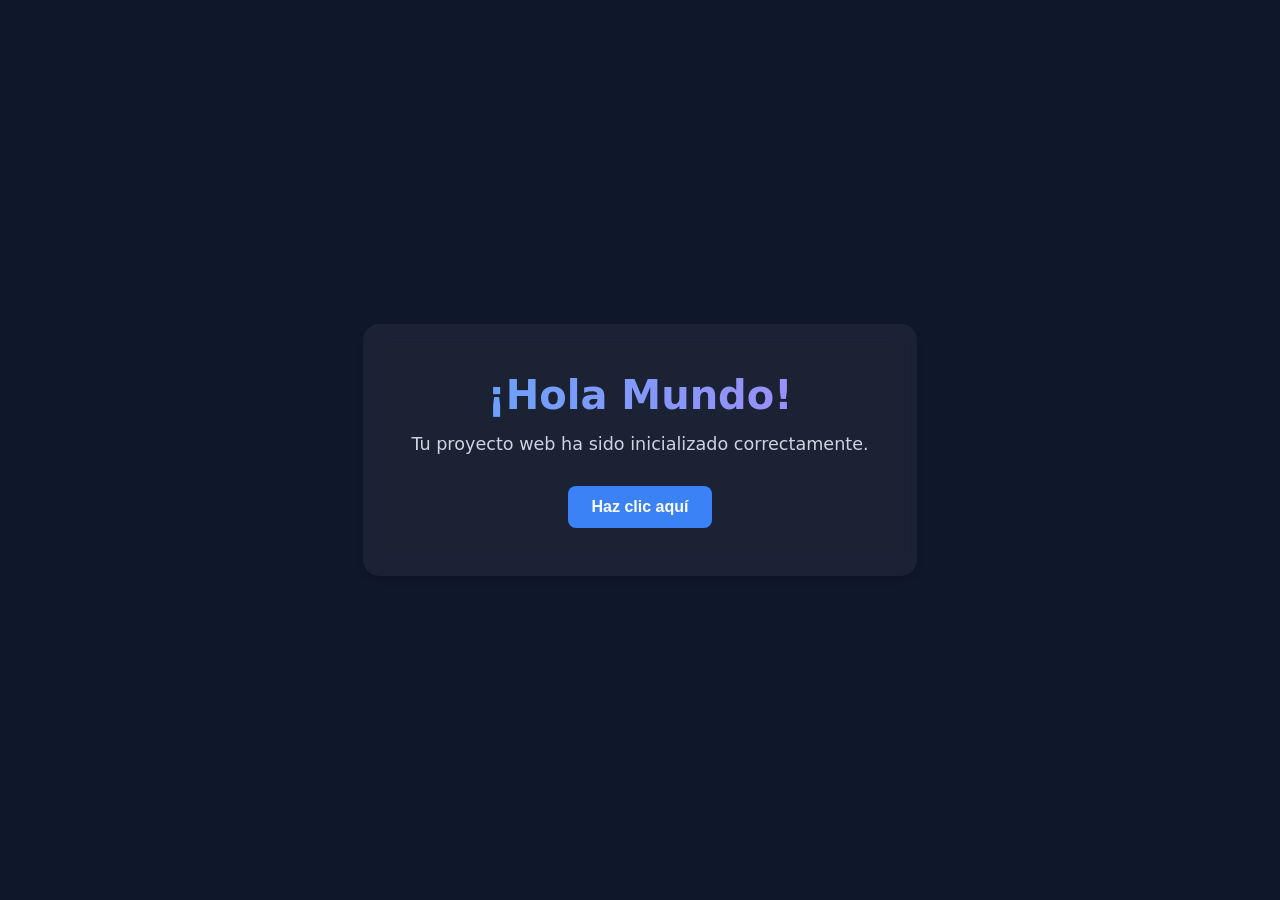
==== index.html @ f49ee185 "Initial commit" ====
<!DOCTYPE html>
<html lang="es">
<head>
    <meta charset="UTF-8">
    <meta name="viewport" content="width=device-width, initial-scale=1.0">
    <title>Nuevo Proyecto Web</title>
    <meta name="description" content="Un nuevo y fantástico proyecto web.">
    <link rel="stylesheet" href="style.css">
</head>
<body>
    <main class="container">
        <h1>¡Hola Mundo!</h1>
        <p>Tu proyecto web ha sido inicializado correctamente.</p>
        <button id="action-btn">Haz clic aquí</button>
    </main>
    <script src="script.js"></script>
</body>
</html>
---- style.css ----
:root {
    --bg-color: #0f172a;
    --text-color: #f8fafc;
    --accent-color: #3b82f6;
    --accent-hover: #2563eb;
}

* {
    box-sizing: border-box;
    margin: 0;
    padding: 0;
}

body {
    font-family: 'Inter', system-ui, -apple-system, sans-serif;
    background-color: var(--bg-color);
    color: var(--text-color);
    display: flex;
    justify-content: center;
    align-items: center;
    min-height: 100vh;
}

.container {
    text-align: center;
    background: rgba(255, 255, 255, 0.05);
    padding: 3rem;
    border-radius: 1rem;
    backdrop-filter: blur(10px);
    box-shadow: 0 4px 6px rgba(0, 0, 0, 0.1);
}

h1 {
    font-size: 2.5rem;
    margin-bottom: 1rem;
    background: linear-gradient(to right, #60a5fa, #a78bfa);
    -webkit-background-clip: text;
    -webkit-text-fill-color: transparent;
}

p {
    font-size: 1.1rem;
    color: #cbd5e1;
    margin-bottom: 2rem;
}

button {
    background-color: var(--accent-color);
    color: white;
    border: none;
    padding: 0.75rem 1.5rem;
    font-size: 1rem;
    font-weight: 600;
    border-radius: 0.5rem;
    cursor: pointer;
    transition: background-color 0.2s ease, transform 0.1s ease;
}

button:hover {
    background-color: var(--accent-hover);
    transform: translateY(-2px);
}

button:active {
    transform: translateY(0);
}
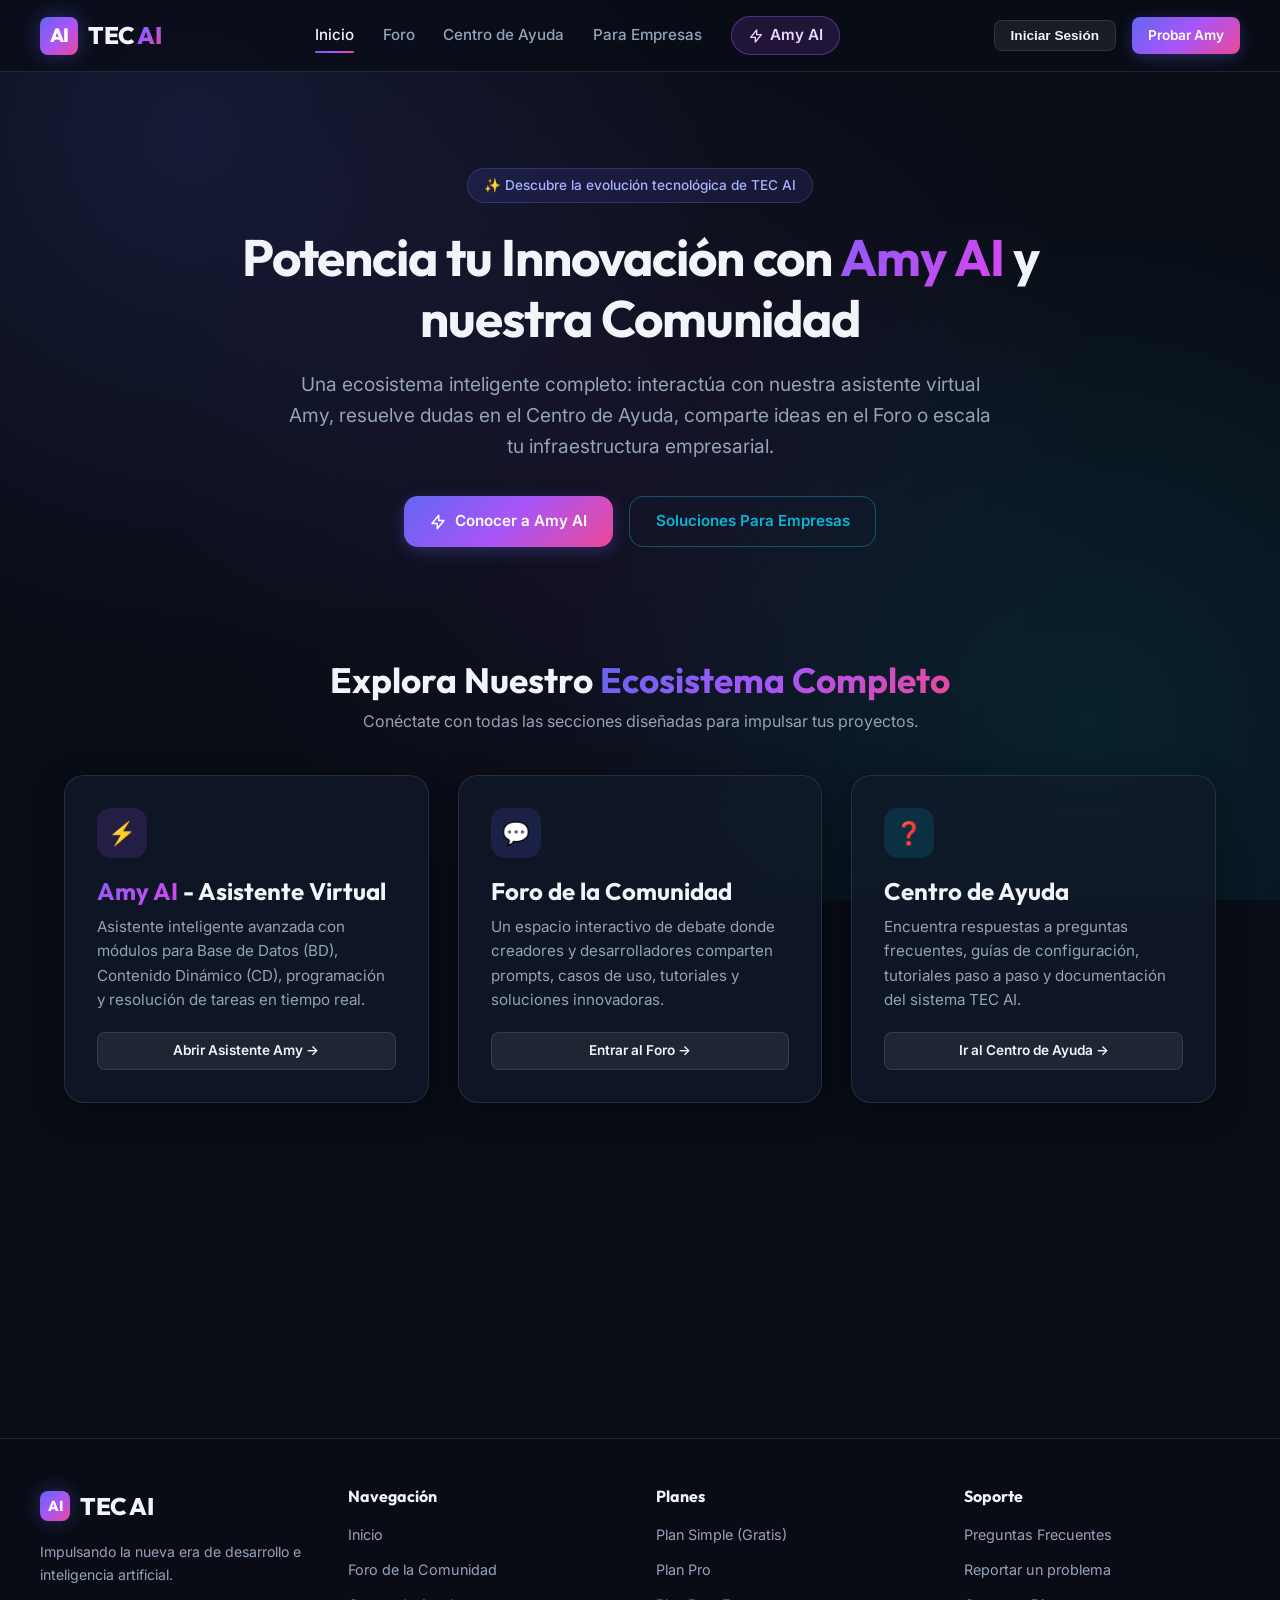
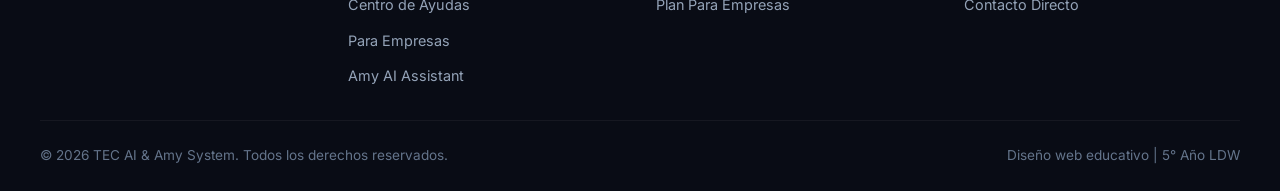
==== commit 9ef6c12d: "feat: implementar ecosistema completo TEC AI con páginas modulares, Amy AI y refactorización de CSS/" ====
--- a/index.html
+++ b/index.html
@@ -3,16 +3,167 @@
 <head>
     <meta charset="UTF-8">
     <meta name="viewport" content="width=device-width, initial-scale=1.0">
-    <title>Nuevo Proyecto Web</title>
-    <meta name="description" content="Un nuevo y fantástico proyecto web.">
-    <link rel="stylesheet" href="style.css">
+    <title>TEC AI | Inteligencia Artificial de Próxima Generación & Amy</title>
+    <meta name="description" content="Plataforma de Inteligencia Artificial TEC AI. Descubre a Amy, nuestro foro de comunidad, centro de ayuda y soluciones personalizadas para empresas.">
+    <link rel="stylesheet" href="assets/css/base.css">
+    <link rel="stylesheet" href="assets/css/index.css">
 </head>
 <body>
-    <main class="container">
-        <h1>¡Hola Mundo!</h1>
-        <p>Tu proyecto web ha sido inicializado correctamente.</p>
-        <button id="action-btn">Haz clic aquí</button>
+    <!-- Navbar Header -->
+    <header class="navbar">
+        <div class="nav-container">
+            <a href="index.html" class="brand-logo" id="nav-logo">
+                <div class="logo-badge">AI</div>
+                <span>TEC <span class="gradient-text">AI</span></span>
+            </a>
+            <ul class="nav-links">
+                <li><a href="index.html" class="nav-link active" id="nav-home">Inicio</a></li>
+                <li><a href="foro.html" class="nav-link" id="nav-foro">Foro</a></li>
+                <li><a href="ayuda.html" class="nav-link" id="nav-ayuda">Centro de Ayuda</a></li>
+                <li><a href="empresas.html" class="nav-link" id="nav-empresas">Para Empresas</a></li>
+                <li>
+                    <a href="amy.html" class="nav-link nav-link-amy" id="nav-amy">
+                        <svg width="16" height="16" fill="none" stroke="currentColor" viewBox="0 0 24 24" xmlns="http://www.w3.org/2000/svg">
+                            <path stroke-linecap="round" stroke-linejoin="round" stroke-width="2" d="M13 10V3L4 14h7v7l9-11h-7z"></path>
+                        </svg>
+                        Amy AI
+                    </a>
+                </li>
+            </ul>
+            <div class="nav-actions">
+                <button class="btn btn-secondary btn-sm trigger-login" id="btn-login-nav">Iniciar Sesión</button>
+                <a href="amy.html" class="btn btn-primary btn-sm" id="btn-start-nav">Probar Amy</a>
+            </div>
+        </div>
+    </header>
+
+    <!-- Main Content -->
+    <main class="main-content">
+        <!-- Hero Section -->
+        <section class="hero">
+            <div class="badge">✨ Descubre la evolución tecnológica de TEC AI</div>
+            <h1>Potencia tu Innovación con <span class="amy-text">Amy AI</span> y nuestra Comunidad</h1>
+            <p>Una ecosistema inteligente completo: interactúa con nuestra asistente virtual Amy, resuelve dudas en el Centro de Ayuda, comparte ideas en el Foro o escala tu infraestructura empresarial.</p>
+            <div class="hero-actions">
+                <a href="amy.html" class="btn btn-primary" id="hero-btn-amy">
+                    <svg width="18" height="18" fill="none" stroke="currentColor" viewBox="0 0 24 24"><path stroke-linecap="round" stroke-linejoin="round" stroke-width="2" d="M13 10V3L4 14h7v7l9-11h-7z"/></svg>
+                    Conocer a Amy AI
+                </a>
+                <a href="empresas.html" class="btn btn-outline-cyan" id="hero-btn-empresas">Soluciones Para Empresas</a>
+            </div>
+        </section>
+
+        <!-- Ecosystem Grid Showcase -->
+        <section style="margin-top: 3rem;">
+            <div style="text-align: center; margin-bottom: 2.5rem;">
+                <h2>Explora Nuestro <span class="gradient-text">Ecosistema Completo</span></h2>
+                <p style="color: var(--text-muted); margin-top: 0.5rem;">Conéctate con todas las secciones diseñadas para impulsar tus proyectos.</p>
+            </div>
+
+            <div class="grid-3">
+                <!-- Card 1: Amy -->
+                <div class="glass-card feature-card" id="card-amy">
+                    <div class="feature-icon" style="background: rgba(168, 85, 247, 0.15); color: var(--purple);">⚡</div>
+                    <h3><span class="amy-text">Amy AI</span> - Asistente Virtual</h3>
+                    <p>Asistente inteligente avanzada con módulos para Base de Datos (BD), Contenido Dinámico (CD), programación y resolución de tareas en tiempo real.</p>
+                    <a href="amy.html" class="btn btn-secondary btn-sm" style="margin-top: 1.2rem; width: 100%;">Abrir Asistente Amy →</a>
+                </div>
+
+                <!-- Card 2: Foro -->
+                <div class="glass-card feature-card" id="card-foro">
+                    <div class="feature-icon">💬</div>
+                    <h3>Foro de la Comunidad</h3>
+                    <p>Un espacio interactivo de debate donde creadores y desarrolladores comparten prompts, casos de uso, tutoriales y soluciones innovadoras.</p>
+                    <a href="foro.html" class="btn btn-secondary btn-sm" style="margin-top: 1.2rem; width: 100%;">Entrar al Foro →</a>
+                </div>
+
+                <!-- Card 3: Centro de Ayuda -->
+                <div class="glass-card feature-card" id="card-ayuda">
+                    <div class="feature-icon" style="background: rgba(6, 182, 212, 0.15); color: var(--cyan);">❓</div>
+                    <h3>Centro de Ayuda</h3>
+                    <p>Encuentra respuestas a preguntas frecuentes, guías de configuración, tutoriales paso a paso y documentación del sistema TEC AI.</p>
+                    <a href="ayuda.html" class="btn btn-secondary btn-sm" style="margin-top: 1.2rem; width: 100%;">Ir al Centro de Ayuda →</a>
+                </div>
+            </div>
+        </section>
+
+        <!-- Enterprise Banner -->
+        <section style="margin-top: 4rem;">
+            <div class="glass-card" style="display: flex; align-items: center; justify-content: space-between; gap: 2rem; flex-wrap: wrap; background: linear-gradient(135deg, rgba(30, 41, 59, 0.8) 0%, rgba(15, 23, 42, 0.9) 100%); border-color: rgba(99, 102, 241, 0.3);">
+                <div style="max-width: 600px;">
+                    <div class="badge" style="background: rgba(6, 182, 212, 0.15); border-color: rgba(6, 182, 212, 0.3); color: var(--cyan);">🏢 Soluciones B2B</div>
+                    <h2>¿Necesitas TEC AI <span class="cyan-text">Para Empresas</span>?</h2>
+                    <p style="color: var(--text-muted); margin-top: 0.8rem;">Ofrecemos integraciones dedicadas, modelos entrenados a medida, alta seguridad de datos y soporte técnico especializado 24/7.</p>
+                </div>
+                <a href="empresas.html" class="btn btn-primary" id="btn-banner-empresas">Ver Planes y Soluciones</a>
+            </div>
+        </section>
     </main>
-    <script src="script.js"></script>
+
+    <!-- Modal Login -->
+    <div class="modal-overlay" id="login-modal">
+        <div class="modal-box">
+            <button class="modal-close" id="close-login">&times;</button>
+            <h2 style="margin-bottom: 0.5rem; text-align: center;">Iniciar Sesión en <span class="gradient-text">TEC AI</span></h2>
+            <p style="color: var(--text-muted); font-size: 0.9rem; margin-bottom: 1.5rem; text-align: center;">Accede a Amy AI, guarda tu historial y participa en el Foro.</p>
+            <form id="login-form">
+                <div class="form-group">
+                    <label for="login-email">Correo Electrónico</label>
+                    <input type="email" id="login-email" class="form-control" placeholder="tu@email.com" required>
+                </div>
+                <div class="form-group">
+                    <label for="login-password">Contraseña</label>
+                    <input type="password" id="login-password" class="form-control" placeholder="••••••••" required>
+                </div>
+                <button type="submit" class="btn btn-primary" style="width: 100%; margin-top: 1rem;" id="btn-submit-login">Ingresar a TEC AI</button>
+            </form>
+        </div>
+    </div>
+
+    <!-- Footer -->
+    <footer>
+        <div class="footer-container">
+            <div class="footer-col">
+                <div class="brand-logo" style="margin-bottom: 1rem;">
+                    <div class="logo-badge" style="width: 30px; height: 30px; font-size: 0.9rem;">AI</div>
+                    <span>TEC AI</span>
+                </div>
+                <p style="color: var(--text-muted); font-size: 0.88rem;">Impulsando la nueva era de desarrollo e inteligencia artificial.</p>
+            </div>
+            <div class="footer-col">
+                <h4>Navegación</h4>
+                <ul>
+                    <li><a href="index.html">Inicio</a></li>
+                    <li><a href="foro.html">Foro de la Comunidad</a></li>
+                    <li><a href="ayuda.html">Centro de Ayudas</a></li>
+                    <li><a href="empresas.html">Para Empresas</a></li>
+                    <li><a href="amy.html">Amy AI Assistant</a></li>
+                </ul>
+            </div>
+            <div class="footer-col">
+                <h4>Planes</h4>
+                <ul>
+                    <li><a href="empresas.html#planes">Plan Simple (Gratis)</a></li>
+                    <li><a href="empresas.html#planes">Plan Pro</a></li>
+                    <li><a href="empresas.html#planes">Plan Para Empresas</a></li>
+                </ul>
+            </div>
+            <div class="footer-col">
+                <h4>Soporte</h4>
+                <ul>
+                    <li><a href="ayuda.html">Preguntas Frecuentes</a></li>
+                    <li><a href="foro.html">Reportar un problema</a></li>
+                    <li><a href="ayuda.html#contacto">Contacto Directo</a></li>
+                </ul>
+            </div>
+        </div>
+        <div class="footer-bottom">
+            <p>&copy; 2026 TEC AI & Amy System. Todos los derechos reservados.</p>
+            <p>Diseño web educativo | 5° Año LDW</p>
+        </div>
+    </footer>
+
+    <script src="assets/js/shared.js"></script>
+    <script src="assets/js/index.js"></script>
 </body>
 </html>
--- a/assets/css/base.css
+++ b/assets/css/base.css
@@ -0,0 +1,578 @@
+@import url('https://fonts.googleapis.com/css2?family=Inter:wght@300;400;500;600;700&family=Outfit:wght@400;500;600;700;800&display=swap');
+
+/* ==========================================================================
+   BASE.CSS — Variables, Reset, Tipografía, Navbar, Botones, Layout, Footer
+   Compartido por todas las páginas del proyecto TEC AI
+   ========================================================================== */
+
+/* --------------------------------------------------
+   VARIABLES GLOBALES (Design Tokens)
+   -------------------------------------------------- */
+:root {
+    /* Color Palette */
+    --bg-dark: #090d16;
+    --bg-card: rgba(18, 26, 43, 0.7);
+    --bg-card-hover: rgba(30, 42, 69, 0.85);
+    --border-color: rgba(255, 255, 255, 0.1);
+    --border-glow: rgba(99, 102, 241, 0.4);
+
+    --text-main: #f1f5f9;
+    --text-muted: #94a3b8;
+    --text-dim: #64748b;
+
+    /* Accents */
+    --primary: #6366f1;
+    /* Indigo */
+    --primary-hover: #4f46e5;
+    --cyan: #06b6d4;
+    /* Cyber Cyan */
+    --cyan-glow: rgba(6, 182, 212, 0.3);
+    --purple: #a855f7;
+    /* Neon Purple */
+    --pink: #ec4899;
+    /* Rose Pink */
+    --emerald: #10b981;
+    /* Success Emerald */
+
+    /* Gradients */
+    --grad-primary: linear-gradient(135deg, #6366f1 0%, #a855f7 50%, #ec4899 100%);
+    --grad-cyan: linear-gradient(135deg, #06b6d4 0%, #3b82f6 100%);
+    --grad-amy: linear-gradient(135deg, #8b5cf6 0%, #d946ef 100%);
+    --grad-dark-card: linear-gradient(180deg, rgba(30, 41, 59, 0.5) 0%, rgba(15, 23, 42, 0.7) 100%);
+
+    /* Fonts & Radii */
+    --font-heading: 'Outfit', sans-serif;
+    --font-body: 'Inter', sans-serif;
+    --radius-sm: 8px;
+    --radius-md: 14px;
+    --radius-lg: 20px;
+    --radius-full: 9999px;
+
+    /* Shadow & Effects */
+    --shadow-glass: 0 8px 32px 0 rgba(0, 0, 0, 0.37);
+    --shadow-neon: 0 0 20px rgba(99, 102, 241, 0.35);
+    --backdrop-blur: blur(16px);
+}
+
+/* --------------------------------------------------
+   RESET & GLOBAL
+   -------------------------------------------------- */
+* {
+    box-sizing: border-box;
+    margin: 0;
+    padding: 0;
+}
+
+html {
+    scroll-behavior: smooth;
+    font-size: 16px;
+}
+
+body {
+    font-family: var(--font-body);
+    background-color: var(--bg-dark);
+    color: var(--text-main);
+    line-height: 1.6;
+    overflow-x: hidden;
+    min-height: 100vh;
+    display: flex;
+    flex-direction: column;
+    background-image:
+        radial-gradient(circle at 15% 15%, rgba(99, 102, 241, 0.15) 0%, transparent 40%),
+        radial-gradient(circle at 85% 80%, rgba(6, 182, 212, 0.12) 0%, transparent 40%),
+        radial-gradient(circle at 50% 50%, rgba(168, 85, 247, 0.08) 0%, transparent 60%);
+    background-attachment: fixed;
+}
+
+/* --------------------------------------------------
+   TIPOGRAFÍA
+   -------------------------------------------------- */
+h1,
+h2,
+h3,
+h4,
+h5,
+h6 {
+    font-family: var(--font-heading);
+    color: var(--text-main);
+    font-weight: 700;
+    line-height: 1.2;
+}
+
+h1 {
+    font-size: 2.8rem;
+}
+
+h2 {
+    font-size: 2.2rem;
+}
+
+h3 {
+    font-size: 1.5rem;
+}
+
+.gradient-text {
+    background: var(--grad-primary);
+    -webkit-background-clip: text;
+    background-clip: text;
+    -webkit-text-fill-color: transparent;
+    color: transparent;
+}
+
+.cyan-text {
+    background: var(--grad-cyan);
+    -webkit-background-clip: text;
+    background-clip: text;
+    -webkit-text-fill-color: transparent;
+    color: transparent;
+}
+
+.amy-text {
+    background: var(--grad-amy);
+    -webkit-background-clip: text;
+    background-clip: text;
+    -webkit-text-fill-color: transparent;
+    color: transparent;
+}
+
+a {
+    color: inherit;
+    text-decoration: none;
+    transition: all 0.2s ease;
+}
+
+/* --------------------------------------------------
+   NAVBAR / NAVEGACIÓN
+   -------------------------------------------------- */
+.navbar {
+    position: sticky;
+    top: 0;
+    z-index: 1000;
+    background: rgba(9, 13, 22, 0.75);
+    -webkit-backdrop-filter: var(--backdrop-blur);
+    backdrop-filter: var(--backdrop-blur);
+    border-bottom: 1px solid var(--border-color);
+    padding: 1rem 2rem;
+}
+
+.nav-container {
+    max-width: 1200px;
+    margin: 0 auto;
+    display: flex;
+    justify-content: space-between;
+    align-items: center;
+}
+
+.brand-logo {
+    display: flex;
+    align-items: center;
+    gap: 10px;
+    font-family: var(--font-heading);
+    font-size: 1.5rem;
+    font-weight: 800;
+    letter-spacing: -0.5px;
+}
+
+.logo-badge {
+    width: 38px;
+    height: 38px;
+    background: var(--grad-primary);
+    border-radius: var(--radius-sm);
+    display: flex;
+    align-items: center;
+    justify-content: center;
+    font-weight: 800;
+    font-size: 1.2rem;
+    color: white;
+    box-shadow: var(--shadow-neon);
+}
+
+.nav-links {
+    display: flex;
+    align-items: center;
+    gap: 1.8rem;
+    list-style: none;
+}
+
+.nav-link {
+    font-size: 0.95rem;
+    font-weight: 500;
+    color: var(--text-muted);
+    position: relative;
+    padding: 0.4rem 0;
+}
+
+.nav-link:hover,
+.nav-link.active {
+    color: var(--text-main);
+}
+
+.nav-link.active::after {
+    content: '';
+    position: absolute;
+    bottom: -2px;
+    left: 0;
+    width: 100%;
+    height: 2px;
+    background: var(--grad-primary);
+    border-radius: 2px;
+}
+
+.nav-link-amy {
+    display: flex;
+    align-items: center;
+    gap: 6px;
+    background: rgba(168, 85, 247, 0.15);
+    border: 1px solid rgba(168, 85, 247, 0.4);
+    padding: 0.4rem 1rem !important;
+    border-radius: var(--radius-full);
+    color: #e9d5ff !important;
+    font-weight: 600;
+}
+
+.nav-link-amy:hover {
+    background: rgba(168, 85, 247, 0.3);
+    box-shadow: 0 0 15px rgba(168, 85, 247, 0.4);
+}
+
+.nav-actions {
+    display: flex;
+    align-items: center;
+    gap: 1rem;
+}
+
+/* --------------------------------------------------
+   BOTONES
+   -------------------------------------------------- */
+.btn {
+    display: inline-flex;
+    align-items: center;
+    justify-content: center;
+    gap: 8px;
+    padding: 0.75rem 1.6rem;
+    font-size: 0.95rem;
+    font-weight: 600;
+    border-radius: var(--radius-md);
+    cursor: pointer;
+    border: none;
+    transition: all 0.25s cubic-bezier(0.4, 0, 0.2, 1);
+}
+
+.btn-primary {
+    background: var(--grad-primary);
+    color: white;
+    box-shadow: 0 4px 15px rgba(99, 102, 241, 0.3);
+}
+
+.btn-primary:hover {
+    transform: translateY(-2px);
+    box-shadow: 0 8px 25px rgba(99, 102, 241, 0.5);
+}
+
+.btn-secondary {
+    background: rgba(255, 255, 255, 0.07);
+    color: var(--text-main);
+    border: 1px solid var(--border-color);
+}
+
+.btn-secondary:hover {
+    background: rgba(255, 255, 255, 0.12);
+    border-color: rgba(255, 255, 255, 0.25);
+    transform: translateY(-2px);
+}
+
+.btn-outline-cyan {
+    background: transparent;
+    color: var(--cyan);
+    border: 1px solid rgba(6, 182, 212, 0.4);
+}
+
+.btn-outline-cyan:hover {
+    background: rgba(6, 182, 212, 0.1);
+    box-shadow: 0 0 15px var(--cyan-glow);
+}
+
+.btn-sm {
+    padding: 0.45rem 1rem;
+    font-size: 0.85rem;
+    border-radius: var(--radius-sm);
+}
+
+/* --------------------------------------------------
+   LAYOUT PRINCIPAL
+   -------------------------------------------------- */
+main.main-content {
+    flex: 1;
+    max-width: 1200px;
+    width: 100%;
+    margin: 0 auto;
+    padding: 2.5rem 1.5rem;
+}
+
+/* --------------------------------------------------
+   GLASS CARD (componente compartido)
+   -------------------------------------------------- */
+.glass-card {
+    background: var(--bg-card);
+    -webkit-backdrop-filter: var(--backdrop-blur);
+    backdrop-filter: var(--backdrop-blur);
+    border: 1px solid var(--border-color);
+    border-radius: var(--radius-lg);
+    padding: 2rem;
+    box-shadow: var(--shadow-glass);
+    transition: border-color 0.3s ease, transform 0.3s ease, box-shadow 0.3s ease;
+}
+
+.glass-card:hover {
+    border-color: rgba(255, 255, 255, 0.2);
+}
+
+/* --------------------------------------------------
+   HERO SECTION (compartido por varias páginas)
+   -------------------------------------------------- */
+.hero {
+    text-align: center;
+    padding: 3.5rem 1rem 4rem;
+    max-width: 900px;
+    margin: 0 auto;
+}
+
+.badge {
+    display: inline-flex;
+    align-items: center;
+    gap: 6px;
+    padding: 0.35rem 1rem;
+    border-radius: var(--radius-full);
+    background: rgba(99, 102, 241, 0.12);
+    border: 1px solid rgba(99, 102, 241, 0.3);
+    color: #a5b4fc;
+    font-size: 0.85rem;
+    font-weight: 500;
+    margin-bottom: 1.5rem;
+}
+
+.hero h1 {
+    font-size: 3.2rem;
+    margin-bottom: 1.2rem;
+    letter-spacing: -1px;
+}
+
+.hero p {
+    font-size: 1.2rem;
+    color: var(--text-muted);
+    margin-bottom: 2.2rem;
+    max-width: 720px;
+    margin-left: auto;
+    margin-right: auto;
+}
+
+.hero-actions {
+    display: flex;
+    justify-content: center;
+    gap: 1rem;
+    flex-wrap: wrap;
+}
+
+/* --------------------------------------------------
+   GRILLAS (compartidas)
+   -------------------------------------------------- */
+.grid-3 {
+    display: grid;
+    grid-template-columns: repeat(auto-fit, minmax(320px, 1fr));
+    gap: 1.8rem;
+    margin-top: 2rem;
+}
+
+.grid-2 {
+    display: grid;
+    grid-template-columns: repeat(auto-fit, minmax(400px, 1fr));
+    gap: 2rem;
+}
+
+.feature-card {
+    position: relative;
+    overflow: hidden;
+}
+
+.feature-icon {
+    width: 50px;
+    height: 50px;
+    border-radius: var(--radius-md);
+    background: rgba(99, 102, 241, 0.15);
+    display: flex;
+    align-items: center;
+    justify-content: center;
+    font-size: 1.4rem;
+    color: #818cf8;
+    margin-bottom: 1.2rem;
+}
+
+.feature-card h3 {
+    margin-bottom: 0.6rem;
+}
+
+.feature-card p {
+    color: var(--text-muted);
+    font-size: 0.95rem;
+}
+
+/* --------------------------------------------------
+   MODAL DE LOGIN (compartido)
+   -------------------------------------------------- */
+.modal-overlay {
+    position: fixed;
+    top: 0;
+    left: 0;
+    width: 100vw;
+    height: 100vh;
+    background: rgba(0, 0, 0, 0.7);
+    -webkit-backdrop-filter: blur(8px);
+    backdrop-filter: blur(8px);
+    display: flex;
+    align-items: center;
+    justify-content: center;
+    z-index: 2000;
+    opacity: 0;
+    pointer-events: none;
+    transition: opacity 0.3s ease;
+}
+
+.modal-overlay.open {
+    opacity: 1;
+    pointer-events: all;
+}
+
+.modal-box {
+    background: var(--bg-dark);
+    border: 1px solid var(--border-glow);
+    border-radius: var(--radius-lg);
+    width: 90%;
+    max-width: 440px;
+    padding: 2.5rem;
+    box-shadow: 0 20px 50px rgba(0, 0, 0, 0.6);
+    position: relative;
+    transform: translateY(20px);
+    transition: transform 0.3s ease;
+}
+
+.modal-overlay.open .modal-box {
+    transform: translateY(0);
+}
+
+.modal-close {
+    position: absolute;
+    top: 1.2rem;
+    right: 1.2rem;
+    background: none;
+    border: none;
+    color: var(--text-dim);
+    font-size: 1.5rem;
+    cursor: pointer;
+}
+
+.modal-close:hover {
+    color: white;
+}
+
+/* --------------------------------------------------
+   FORMULARIOS (compartidos)
+   -------------------------------------------------- */
+.form-group {
+    margin-bottom: 1.2rem;
+    text-align: left;
+}
+
+.form-group label {
+    display: block;
+    font-size: 0.88rem;
+    color: var(--text-muted);
+    margin-bottom: 0.4rem;
+}
+
+.form-control {
+    width: 100%;
+    padding: 0.8rem 1rem;
+    background: rgba(255, 255, 255, 0.05);
+    border: 1px solid var(--border-color);
+    border-radius: var(--radius-sm);
+    color: white;
+    font-size: 0.95rem;
+    outline: none;
+}
+
+.form-control:focus {
+    border-color: var(--primary);
+}
+
+/* --------------------------------------------------
+   FOOTER
+   -------------------------------------------------- */
+footer {
+    border-top: 1px solid var(--border-color);
+    background: rgba(9, 13, 22, 0.9);
+    padding: 3rem 1.5rem 1.5rem;
+    margin-top: auto;
+}
+
+.footer-container {
+    max-width: 1200px;
+    margin: 0 auto;
+    display: grid;
+    grid-template-columns: repeat(auto-fit, minmax(200px, 1fr));
+    gap: 2rem;
+    margin-bottom: 2rem;
+}
+
+.footer-col h4 {
+    font-size: 1rem;
+    margin-bottom: 1rem;
+    color: var(--text-main);
+}
+
+.footer-col ul {
+    list-style: none;
+    display: flex;
+    flex-direction: column;
+    gap: 0.6rem;
+}
+
+.footer-col ul a {
+    font-size: 0.9rem;
+    color: var(--text-muted);
+}
+
+.footer-col ul a:hover {
+    color: var(--cyan);
+}
+
+.footer-bottom {
+    max-width: 1200px;
+    margin: 0 auto;
+    padding-top: 1.5rem;
+    border-top: 1px solid rgba(255, 255, 255, 0.05);
+    display: flex;
+    justify-content: space-between;
+    align-items: center;
+    font-size: 0.85rem;
+    color: var(--text-dim);
+    flex-wrap: wrap;
+    gap: 1rem;
+}
+
+/* --------------------------------------------------
+   RESPONSIVE
+   -------------------------------------------------- */
+@media (max-width: 868px) {
+    .amy-container {
+        grid-template-columns: 1fr;
+        height: auto;
+    }
+
+    .nav-links {
+        display: none;
+    }
+
+    .hero h1 {
+        font-size: 2.2rem;
+    }
+}
--- a/assets/css/index.css
+++ b/assets/css/index.css
@@ -0,0 +1,43 @@
+/* ==========================================================================
+   INDEX.CSS — Estilos específicos de index.html
+   Depende de: base.css
+   ========================================================================== */
+
+/* --------------------------------------------------
+   SECCIÓN ECOSISTEMA (cards del index)
+   -------------------------------------------------- */
+.ecosystem-section {
+    margin-top: 3rem;
+}
+
+.ecosystem-section .section-header {
+    text-align: center;
+    margin-bottom: 2.5rem;
+}
+
+.ecosystem-section .section-header p {
+    color: var(--text-muted);
+    margin-top: 0.5rem;
+}
+
+/* --------------------------------------------------
+   BANNER EMPRESARIAL
+   -------------------------------------------------- */
+.enterprise-banner {
+    margin-top: 4rem;
+}
+
+.enterprise-banner .glass-card {
+    display: flex;
+    align-items: center;
+    justify-content: space-between;
+    gap: 2rem;
+    flex-wrap: wrap;
+    background: linear-gradient(135deg, rgba(30, 41, 59, 0.8) 0%, rgba(15, 23, 42, 0.9) 100%);
+    border-color: rgba(99, 102, 241, 0.3);
+}
+
+.enterprise-banner .banner-text p {
+    color: var(--text-muted);
+    margin-top: 0.8rem;
+}
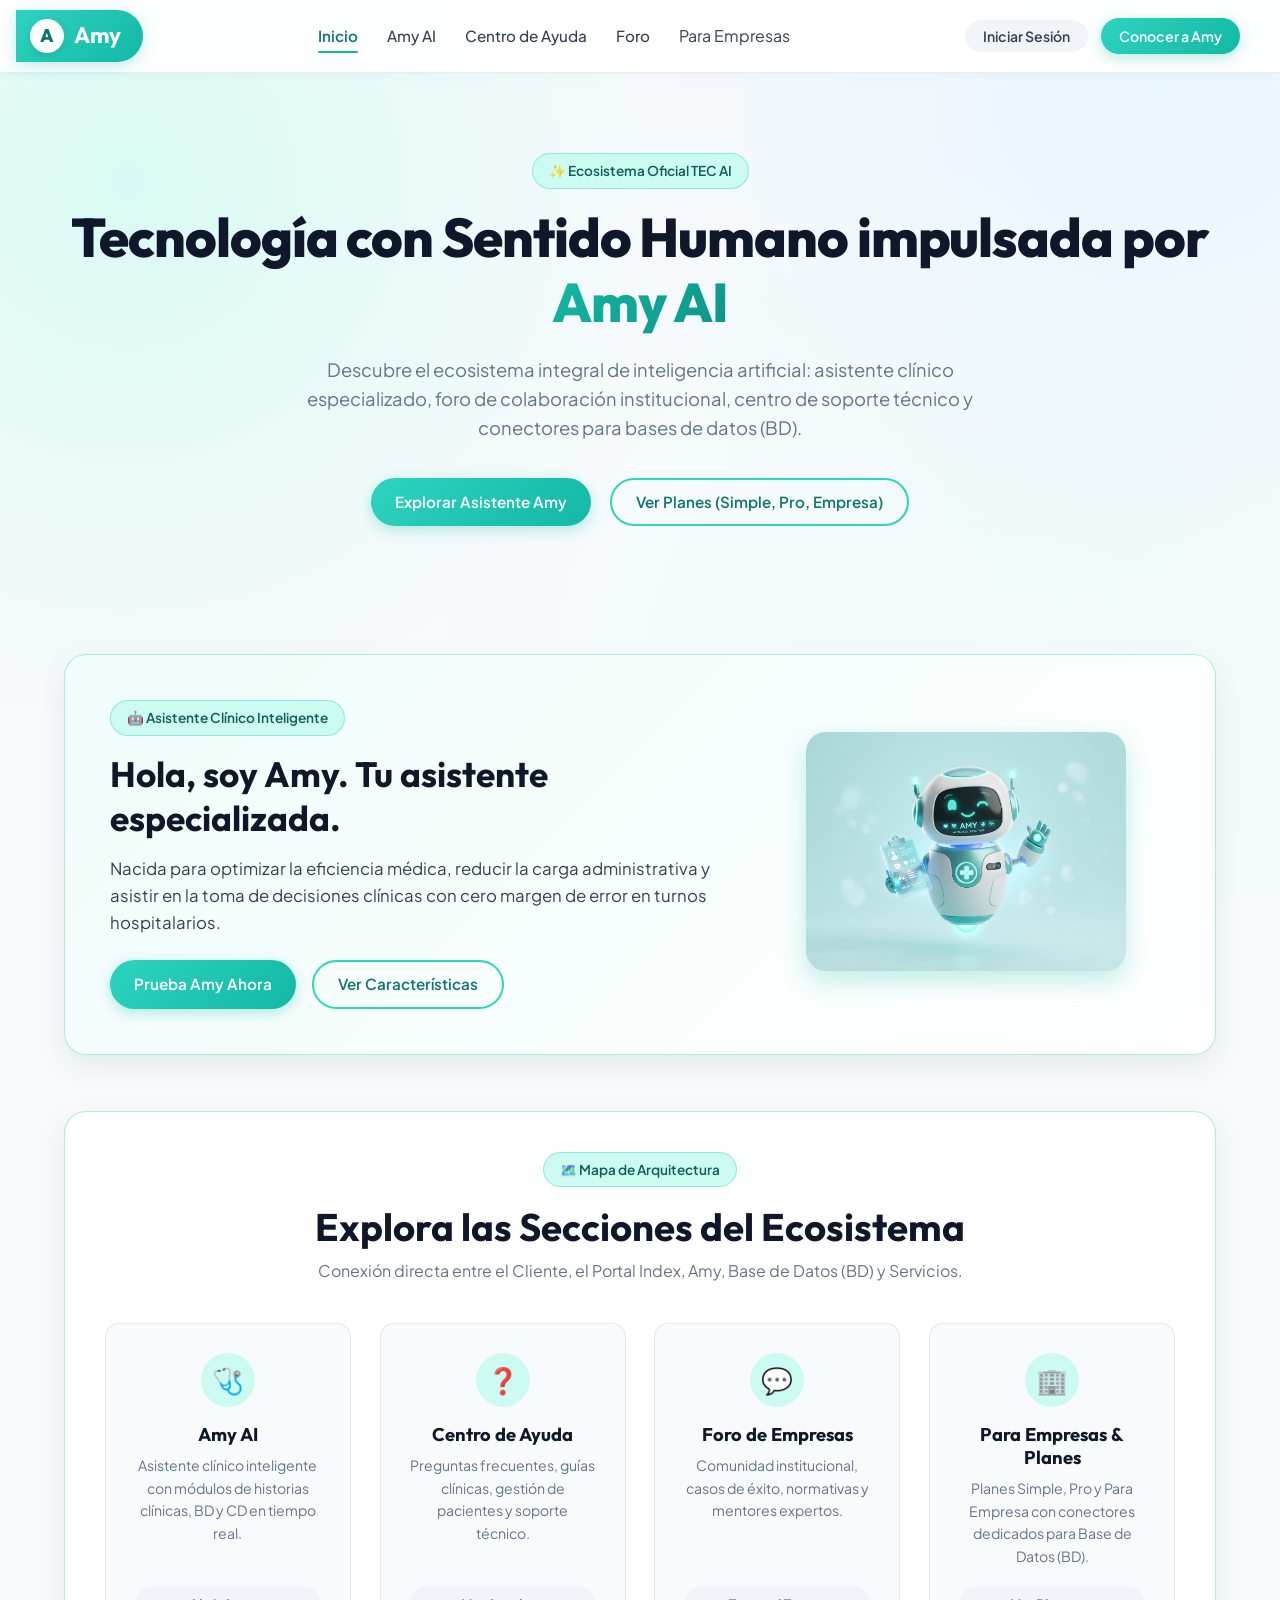
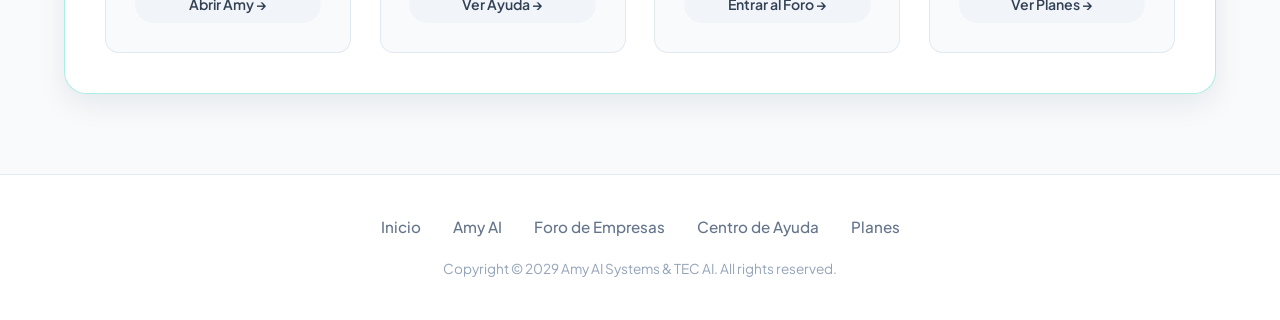
==== commit fa48e172: "Rediseño de interfaz gráfica basado en bocetos y diagramas (Issue #2)" ====
--- a/index.html
+++ b/index.html
@@ -1,38 +1,36 @@
 <!DOCTYPE html>
 <html lang="es">
+
 <head>
     <meta charset="UTF-8">
     <meta name="viewport" content="width=device-width, initial-scale=1.0">
-    <title>TEC AI | Inteligencia Artificial de Próxima Generación & Amy</title>
-    <meta name="description" content="Plataforma de Inteligencia Artificial TEC AI. Descubre a Amy, nuestro foro de comunidad, centro de ayuda y soluciones personalizadas para empresas.">
+    <title>TEC AI | Ecosistema Inteligente & Asistente Amy</title>
+    <meta name="description"
+        content="Plataforma TEC AI. Conoce a Amy, tu asistente clínico inteligente, foro de empresas, centro de ayuda y soluciones corporativas con conexión BD/CD.">
     <link rel="stylesheet" href="assets/css/base.css">
     <link rel="stylesheet" href="assets/css/index.css">
 </head>
+
 <body>
     <!-- Navbar Header -->
     <header class="navbar">
         <div class="nav-container">
-            <a href="index.html" class="brand-logo" id="nav-logo">
-                <div class="logo-badge">AI</div>
-                <span>TEC <span class="gradient-text">AI</span></span>
+            <a href="amy.html" class="brand-tab" id="nav-logo">
+                <div class="logo-badge-amy">A</div>
+                <span>Amy</span>
             </a>
+
             <ul class="nav-links">
-                <li><a href="index.html" class="nav-link active" id="nav-home">Inicio</a></li>
-                <li><a href="foro.html" class="nav-link" id="nav-foro">Foro</a></li>
-                <li><a href="ayuda.html" class="nav-link" id="nav-ayuda">Centro de Ayuda</a></li>
-                <li><a href="empresas.html" class="nav-link" id="nav-empresas">Para Empresas</a></li>
-                <li>
-                    <a href="amy.html" class="nav-link nav-link-amy" id="nav-amy">
-                        <svg width="16" height="16" fill="none" stroke="currentColor" viewBox="0 0 24 24" xmlns="http://www.w3.org/2000/svg">
-                            <path stroke-linecap="round" stroke-linejoin="round" stroke-width="2" d="M13 10V3L4 14h7v7l9-11h-7z"></path>
-                        </svg>
-                        Amy AI
-                    </a>
-                </li>
+                <li><a href="index.html" class="nav-link active">Inicio</a></li>
+                <li><a href="amy.html" class="nav-link">Amy AI</a></li>
+                <li><a href="ayuda.html" class="nav-link">Centro de Ayuda</a></li>
+                <li><a href="foro.html" class="nav-link">Foro</a></li>
+                <li><a href="empresas.html">Para Empresas</a></li>
             </ul>
+
             <div class="nav-actions">
                 <button class="btn btn-secondary btn-sm trigger-login" id="btn-login-nav">Iniciar Sesión</button>
-                <a href="amy.html" class="btn btn-primary btn-sm" id="btn-start-nav">Probar Amy</a>
+                <a href="amy.html" class="btn btn-primary btn-sm">Conocer a Amy</a>
             </div>
         </div>
     </header>
@@ -40,72 +38,98 @@
     <!-- Main Content -->
     <main class="main-content">
         <!-- Hero Section -->
-        <section class="hero">
-            <div class="badge">✨ Descubre la evolución tecnológica de TEC AI</div>
-            <h1>Potencia tu Innovación con <span class="amy-text">Amy AI</span> y nuestra Comunidad</h1>
-            <p>Una ecosistema inteligente completo: interactúa con nuestra asistente virtual Amy, resuelve dudas en el Centro de Ayuda, comparte ideas en el Foro o escala tu infraestructura empresarial.</p>
-            <div class="hero-actions">
-                <a href="amy.html" class="btn btn-primary" id="hero-btn-amy">
-                    <svg width="18" height="18" fill="none" stroke="currentColor" viewBox="0 0 24 24"><path stroke-linecap="round" stroke-linejoin="round" stroke-width="2" d="M13 10V3L4 14h7v7l9-11h-7z"/></svg>
-                    Conocer a Amy AI
-                </a>
-                <a href="empresas.html" class="btn btn-outline-cyan" id="hero-btn-empresas">Soluciones Para Empresas</a>
+        <section class="home-hero">
+            <div class="badge">✨ Ecosistema Oficial TEC AI</div>
+            <h1>Tecnología con Sentido Humano impulsada por <span class="gradient-text">Amy AI</span></h1>
+            <p>Descubre el ecosistema integral de inteligencia artificial: asistente clínico especializado, foro de
+                colaboración institucional, centro de soporte técnico y conectores para bases de datos (BD).</p>
+
+            <div class="home-hero-actions">
+                <a href="amy.html" class="btn btn-primary" id="hero-btn-amy">Explorar Asistente Amy</a>
+                <a href="empresas.html#planes" class="btn btn-outline" id="hero-btn-planes">Ver Planes (Simple, Pro,
+                    Empresa)</a>
             </div>
         </section>
 
-        <!-- Ecosystem Grid Showcase -->
-        <section style="margin-top: 3rem;">
-            <div style="text-align: center; margin-bottom: 2.5rem;">
-                <h2>Explora Nuestro <span class="gradient-text">Ecosistema Completo</span></h2>
-                <p style="color: var(--text-muted); margin-top: 0.5rem;">Conéctate con todas las secciones diseñadas para impulsar tus proyectos.</p>
+        <!-- BANNER DESTACADO AMY ROBOT (Boceto 1) -->
+        <section class="amy-home-banner">
+            <div>
+                <div class="badge">🤖 Asistente Clínico Inteligente</div>
+                <h2>Hola, soy Amy. Tu asistente especializada.</h2>
+                <p>Nacida para optimizar la eficiencia médica, reducir la carga administrativa y asistir en la toma de
+                    decisiones clínicas con cero margen de error en turnos hospitalarios.</p>
+                <div style="display: flex; gap: 1rem; flex-wrap: wrap;">
+                    <a href="amy.html" class="btn btn-primary">Prueba Amy Ahora</a>
+                    <a href="amy.html#caracteristicas" class="btn btn-outline">Ver Características</a>
+                </div>
             </div>
-
-            <div class="grid-3">
-                <!-- Card 1: Amy -->
-                <div class="glass-card feature-card" id="card-amy">
-                    <div class="feature-icon" style="background: rgba(168, 85, 247, 0.15); color: var(--purple);">⚡</div>
-                    <h3><span class="amy-text">Amy AI</span> - Asistente Virtual</h3>
-                    <p>Asistente inteligente avanzada con módulos para Base de Datos (BD), Contenido Dinámico (CD), programación y resolución de tareas en tiempo real.</p>
-                    <a href="amy.html" class="btn btn-secondary btn-sm" style="margin-top: 1.2rem; width: 100%;">Abrir Asistente Amy →</a>
-                </div>
-
-                <!-- Card 2: Foro -->
-                <div class="glass-card feature-card" id="card-foro">
-                    <div class="feature-icon">💬</div>
-                    <h3>Foro de la Comunidad</h3>
-                    <p>Un espacio interactivo de debate donde creadores y desarrolladores comparten prompts, casos de uso, tutoriales y soluciones innovadoras.</p>
-                    <a href="foro.html" class="btn btn-secondary btn-sm" style="margin-top: 1.2rem; width: 100%;">Entrar al Foro →</a>
-                </div>
-
-                <!-- Card 3: Centro de Ayuda -->
-                <div class="glass-card feature-card" id="card-ayuda">
-                    <div class="feature-icon" style="background: rgba(6, 182, 212, 0.15); color: var(--cyan);">❓</div>
-                    <h3>Centro de Ayuda</h3>
-                    <p>Encuentra respuestas a preguntas frecuentes, guías de configuración, tutoriales paso a paso y documentación del sistema TEC AI.</p>
-                    <a href="ayuda.html" class="btn btn-secondary btn-sm" style="margin-top: 1.2rem; width: 100%;">Ir al Centro de Ayuda →</a>
-                </div>
+            <div style="text-align: center;">
+                <img src="assets/img/amy_robot.jpg" alt="Amy Robot Asistente"
+                    style="width: 100%; max-width: 320px; border-radius: 20px; box-shadow: 0 10px 25px rgba(20, 184, 166, 0.25);">
             </div>
         </section>
 
-        <!-- Enterprise Banner -->
-        <section style="margin-top: 4rem;">
-            <div class="glass-card" style="display: flex; align-items: center; justify-content: space-between; gap: 2rem; flex-wrap: wrap; background: linear-gradient(135deg, rgba(30, 41, 59, 0.8) 0%, rgba(15, 23, 42, 0.9) 100%); border-color: rgba(99, 102, 241, 0.3);">
-                <div style="max-width: 600px;">
-                    <div class="badge" style="background: rgba(6, 182, 212, 0.15); border-color: rgba(6, 182, 212, 0.3); color: var(--cyan);">🏢 Soluciones B2B</div>
-                    <h2>¿Necesitas TEC AI <span class="cyan-text">Para Empresas</span>?</h2>
-                    <p style="color: var(--text-muted); margin-top: 0.8rem;">Ofrecemos integraciones dedicadas, modelos entrenados a medida, alta seguridad de datos y soporte técnico especializado 24/7.</p>
+        <!-- ARQUITECTURA DEL ECOSISTEMA (Fiel al Diagrama de Boceto 2 & 3) -->
+        <section class="architecture-showcase" id="arquitectura">
+            <div class="arch-header">
+                <div class="badge">🗺️ Mapa de Arquitectura</div>
+                <h2>Explora las Secciones del Ecosistema</h2>
+                <p style="color: var(--text-muted); margin-top: 0.4rem;">Conexión directa entre el Cliente, el Portal
+                    Index, Amy, Base de Datos (BD) y Servicios.</p>
+            </div>
+
+            <div class="arch-flow-grid">
+                <!-- Nodo 1: Amy AI -->
+                <div class="arch-card">
+                    <div>
+                        <div class="arch-icon">🩺</div>
+                        <h4>Amy AI</h4>
+                        <p>Asistente clínico inteligente con módulos de historias clínicas, BD y CD en tiempo real.</p>
+                    </div>
+                    <a href="amy.html" class="btn btn-secondary btn-sm" style="width: 100%;">Abrir Amy →</a>
                 </div>
-                <a href="empresas.html" class="btn btn-primary" id="btn-banner-empresas">Ver Planes y Soluciones</a>
+
+                <!-- Nodo 2: Centro de Ayuda -->
+                <div class="arch-card">
+                    <div>
+                        <div class="arch-icon">❓</div>
+                        <h4>Centro de Ayuda</h4>
+                        <p>Preguntas frecuentes, guías clínicas, gestión de pacientes y soporte técnico.</p>
+                    </div>
+                    <a href="ayuda.html" class="btn btn-secondary btn-sm" style="width: 100%;">Ver Ayuda →</a>
+                </div>
+
+                <!-- Nodo 3: Foro de Empresas -->
+                <div class="arch-card">
+                    <div>
+                        <div class="arch-icon">💬</div>
+                        <h4>Foro de Empresas</h4>
+                        <p>Comunidad institucional, casos de éxito, normativas y mentores expertos.</p>
+                    </div>
+                    <a href="foro.html" class="btn btn-secondary btn-sm" style="width: 100%;">Entrar al Foro →</a>
+                </div>
+
+                <!-- Nodo 4: Para Empresas & Planes -->
+                <div class="arch-card">
+                    <div>
+                        <div class="arch-icon">🏢</div>
+                        <h4>Para Empresas & Planes</h4>
+                        <p>Planes Simple, Pro y Para Empresa con conectores dedicados para Base de Datos (BD).</p>
+                    </div>
+                    <a href="empresas.html" class="btn btn-secondary btn-sm" style="width: 100%;">Ver Planes →</a>
+                </div>
             </div>
         </section>
     </main>
 
-    <!-- Modal Login -->
+    <!-- Modal Login (Conectado a BD) -->
     <div class="modal-overlay" id="login-modal">
         <div class="modal-box">
             <button class="modal-close" id="close-login">&times;</button>
-            <h2 style="margin-bottom: 0.5rem; text-align: center;">Iniciar Sesión en <span class="gradient-text">TEC AI</span></h2>
-            <p style="color: var(--text-muted); font-size: 0.9rem; margin-bottom: 1.5rem; text-align: center;">Accede a Amy AI, guarda tu historial y participa en el Foro.</p>
+            <h2 style="margin-bottom: 0.5rem; text-align: center;">Iniciar Sesión en <span class="gradient-text">TEC
+                    AI</span></h2>
+            <p style="color: var(--text-muted); font-size: 0.9rem; margin-bottom: 1.5rem; text-align: center;">
+                Autenticación segura vinculada a la Base de Datos central.</p>
             <form id="login-form">
                 <div class="form-group">
                     <label for="login-email">Correo Electrónico</label>
@@ -115,55 +139,30 @@
                     <label for="login-password">Contraseña</label>
                     <input type="password" id="login-password" class="form-control" placeholder="••••••••" required>
                 </div>
-                <button type="submit" class="btn btn-primary" style="width: 100%; margin-top: 1rem;" id="btn-submit-login">Ingresar a TEC AI</button>
+                <button type="submit" class="btn btn-primary" style="width: 100%; margin-top: 1rem;">Ingresar al
+                    Sistema</button>
             </form>
         </div>
     </div>
 
     <!-- Footer -->
     <footer>
-        <div class="footer-container">
-            <div class="footer-col">
-                <div class="brand-logo" style="margin-bottom: 1rem;">
-                    <div class="logo-badge" style="width: 30px; height: 30px; font-size: 0.9rem;">AI</div>
-                    <span>TEC AI</span>
-                </div>
-                <p style="color: var(--text-muted); font-size: 0.88rem;">Impulsando la nueva era de desarrollo e inteligencia artificial.</p>
+        <div class="footer-inner">
+            <ul class="footer-nav">
+                <li><a href="index.html">Inicio</a></li>
+                <li><a href="amy.html">Amy AI</a></li>
+                <li><a href="foro.html">Foro de Empresas</a></li>
+                <li><a href="ayuda.html">Centro de Ayuda</a></li>
+                <li><a href="empresas.html#planes">Planes</a></li>
+            </ul>
+            <div class="footer-copy">
+                Copyright © 2029 Amy AI Systems & TEC AI. All rights reserved.
             </div>
-            <div class="footer-col">
-                <h4>Navegación</h4>
-                <ul>
-                    <li><a href="index.html">Inicio</a></li>
-                    <li><a href="foro.html">Foro de la Comunidad</a></li>
-                    <li><a href="ayuda.html">Centro de Ayudas</a></li>
-                    <li><a href="empresas.html">Para Empresas</a></li>
-                    <li><a href="amy.html">Amy AI Assistant</a></li>
-                </ul>
-            </div>
-            <div class="footer-col">
-                <h4>Planes</h4>
-                <ul>
-                    <li><a href="empresas.html#planes">Plan Simple (Gratis)</a></li>
-                    <li><a href="empresas.html#planes">Plan Pro</a></li>
-                    <li><a href="empresas.html#planes">Plan Para Empresas</a></li>
-                </ul>
-            </div>
-            <div class="footer-col">
-                <h4>Soporte</h4>
-                <ul>
-                    <li><a href="ayuda.html">Preguntas Frecuentes</a></li>
-                    <li><a href="foro.html">Reportar un problema</a></li>
-                    <li><a href="ayuda.html#contacto">Contacto Directo</a></li>
-                </ul>
-            </div>
-        </div>
-        <div class="footer-bottom">
-            <p>&copy; 2026 TEC AI & Amy System. Todos los derechos reservados.</p>
-            <p>Diseño web educativo | 5° Año LDW</p>
         </div>
     </footer>
 
     <script src="assets/js/shared.js"></script>
     <script src="assets/js/index.js"></script>
 </body>
-</html>
+
+</html>
--- a/assets/css/base.css
+++ b/assets/css/base.css
@@ -1,61 +1,67 @@
-@import url('https://fonts.googleapis.com/css2?family=Inter:wght@300;400;500;600;700&family=Outfit:wght@400;500;600;700;800&display=swap');
+@import url('https://fonts.googleapis.com/css2?family=Plus+Jakarta+Sans:wght@300;400;500;600;700;800&family=Outfit:wght@400;500;600;700;800&display=swap');
 
 /* ==========================================================================
-   BASE.CSS — Variables, Reset, Tipografía, Navbar, Botones, Layout, Footer
-   Compartido por todas las páginas del proyecto TEC AI
+   BASE.CSS — TEC AI & Amy AI Design System
+   Inspirado en el Boceto Oficial (Boceto 1 & Diagrama de Arquitectura)
+   Paleta: Teal / Menta Clínico, Cyan Inteligente, Blanco Puro y Azul Marino
    ========================================================================== */
 
-/* --------------------------------------------------
-   VARIABLES GLOBALES (Design Tokens)
-   -------------------------------------------------- */
 :root {
-    /* Color Palette */
-    --bg-dark: #090d16;
-    --bg-card: rgba(18, 26, 43, 0.7);
-    --bg-card-hover: rgba(30, 42, 69, 0.85);
-    --border-color: rgba(255, 255, 255, 0.1);
-    --border-glow: rgba(99, 102, 241, 0.4);
-
-    --text-main: #f1f5f9;
-    --text-muted: #94a3b8;
-    --text-dim: #64748b;
-
-    /* Accents */
-    --primary: #6366f1;
-    /* Indigo */
-    --primary-hover: #4f46e5;
-    --cyan: #06b6d4;
-    /* Cyber Cyan */
-    --cyan-glow: rgba(6, 182, 212, 0.3);
-    --purple: #a855f7;
-    /* Neon Purple */
-    --pink: #ec4899;
-    /* Rose Pink */
-    --emerald: #10b981;
-    /* Success Emerald */
-
-    /* Gradients */
-    --grad-primary: linear-gradient(135deg, #6366f1 0%, #a855f7 50%, #ec4899 100%);
-    --grad-cyan: linear-gradient(135deg, #06b6d4 0%, #3b82f6 100%);
-    --grad-amy: linear-gradient(135deg, #8b5cf6 0%, #d946ef 100%);
-    --grad-dark-card: linear-gradient(180deg, rgba(30, 41, 59, 0.5) 0%, rgba(15, 23, 42, 0.7) 100%);
-
-    /* Fonts & Radii */
+    /* Paleta Principal Clínica & IA (Boceto 1) */
+    --teal-primary: #14b8a6;
+    --teal-dark: #0f766e;
+    --teal-deep: #115e59;
+    --teal-light: #2dd4bf;
+    --teal-soft: #ccfbf1;
+    --teal-bg: #f0fdfa;
+    --teal-glow: rgba(20, 184, 166, 0.35);
+
+    --cyan-accent: #0284c7;
+    --cyan-light: #38bdf8;
+    --cyan-soft: #e0f2fe;
+
+    --blue-clinical: #2563eb;
+    --blue-soft: #dbeafe;
+    --purple-tech: #8b5cf6;
+
+    /* Superficies y Fondos */
+    --bg-main: #f8fafc;
+    --bg-surface: #ffffff;
+    --bg-card: rgba(255, 255, 255, 0.92);
+    --border-subtle: rgba(203, 213, 225, 0.8);
+    --border-teal: rgba(45, 212, 191, 0.4);
+
+    /* Textos */
+    --text-navy: #0f172a;
+    --text-body: #334155;
+    --text-muted: #64748b;
+    --text-light: #94a3b8;
+
+    /* Tipografías */
     --font-heading: 'Outfit', sans-serif;
-    --font-body: 'Inter', sans-serif;
+    --font-body: 'Plus Jakarta Sans', sans-serif;
+
+    /* Bordes y Radios */
     --radius-sm: 8px;
     --radius-md: 14px;
-    --radius-lg: 20px;
+    --radius-lg: 22px;
     --radius-full: 9999px;
 
-    /* Shadow & Effects */
-    --shadow-glass: 0 8px 32px 0 rgba(0, 0, 0, 0.37);
-    --shadow-neon: 0 0 20px rgba(99, 102, 241, 0.35);
-    --backdrop-blur: blur(16px);
-}
-
-/* --------------------------------------------------
-   RESET & GLOBAL
+    /* Sombras Elevadas y Suaves */
+    --shadow-soft: 0 4px 20px rgba(15, 23, 42, 0.06);
+    --shadow-card: 0 10px 30px rgba(15, 23, 42, 0.08);
+    --shadow-teal: 0 8px 25px rgba(20, 184, 166, 0.28);
+    --shadow-glow: 0 0 30px rgba(45, 212, 191, 0.35);
+
+    /* Gradients */
+    --grad-teal: linear-gradient(135deg, #14b8a6 0%, #0d9488 100%);
+    --grad-amy: linear-gradient(135deg, #2dd4bf 0%, #0284c7 100%);
+    --grad-badge: linear-gradient(135deg, #2dd4bf 0%, #14b8a6 100%);
+    --grad-hero: linear-gradient(180deg, #f0fdfa 0%, #ffffff 80%);
+}
+
+/* --------------------------------------------------
+   RESET & BASE
    -------------------------------------------------- */
 * {
     box-sizing: border-box;
@@ -70,89 +76,81 @@
 
 body {
     font-family: var(--font-body);
-    background-color: var(--bg-dark);
-    color: var(--text-main);
+    background-color: var(--bg-main);
+    color: var(--text-body);
     line-height: 1.6;
     overflow-x: hidden;
     min-height: 100vh;
     display: flex;
     flex-direction: column;
-    background-image:
-        radial-gradient(circle at 15% 15%, rgba(99, 102, 241, 0.15) 0%, transparent 40%),
-        radial-gradient(circle at 85% 80%, rgba(6, 182, 212, 0.12) 0%, transparent 40%),
-        radial-gradient(circle at 50% 50%, rgba(168, 85, 247, 0.08) 0%, transparent 60%);
+    background-image: 
+        radial-gradient(circle at 10% 20%, rgba(204, 251, 241, 0.7) 0%, transparent 40%),
+        radial-gradient(circle at 90% 10%, rgba(224, 242, 254, 0.6) 0%, transparent 40%),
+        radial-gradient(circle at 80% 80%, rgba(240, 253, 250, 0.8) 0%, transparent 50%);
     background-attachment: fixed;
 }
 
 /* --------------------------------------------------
    TIPOGRAFÍA
    -------------------------------------------------- */
-h1,
-h2,
-h3,
-h4,
-h5,
-h6 {
+h1, h2, h3, h4, h5, h6 {
     font-family: var(--font-heading);
-    color: var(--text-main);
+    color: var(--text-navy);
     font-weight: 700;
-    line-height: 1.2;
+    line-height: 1.25;
 }
 
 h1 {
-    font-size: 2.8rem;
+    font-size: clamp(2.2rem, 4vw, 3.2rem);
+    font-weight: 800;
+    letter-spacing: -0.02em;
 }
 
 h2 {
-    font-size: 2.2rem;
+    font-size: clamp(1.8rem, 3vw, 2.4rem);
+    font-weight: 700;
 }
 
 h3 {
-    font-size: 1.5rem;
+    font-size: 1.35rem;
+    font-weight: 600;
+}
+
+p {
+    color: var(--text-muted);
+}
+
+a {
+    color: inherit;
+    text-decoration: none;
+    transition: all 0.2s ease;
 }
 
 .gradient-text {
-    background: var(--grad-primary);
+    background: var(--grad-teal);
     -webkit-background-clip: text;
     background-clip: text;
     -webkit-text-fill-color: transparent;
     color: transparent;
 }
 
-.cyan-text {
-    background: var(--grad-cyan);
-    -webkit-background-clip: text;
-    background-clip: text;
-    -webkit-text-fill-color: transparent;
-    color: transparent;
-}
-
 .amy-text {
-    background: var(--grad-amy);
-    -webkit-background-clip: text;
-    background-clip: text;
-    -webkit-text-fill-color: transparent;
-    color: transparent;
-}
-
-a {
-    color: inherit;
-    text-decoration: none;
-    transition: all 0.2s ease;
-}
-
-/* --------------------------------------------------
-   NAVBAR / NAVEGACIÓN
+    color: var(--teal-dark);
+}
+
+/* --------------------------------------------------
+   NAVBAR (Con estilo de pestaña curvada de Boceto 1)
    -------------------------------------------------- */
 .navbar {
     position: sticky;
     top: 0;
     z-index: 1000;
-    background: rgba(9, 13, 22, 0.75);
-    -webkit-backdrop-filter: var(--backdrop-blur);
-    backdrop-filter: var(--backdrop-blur);
-    border-bottom: 1px solid var(--border-color);
-    padding: 1rem 2rem;
+    background: rgba(255, 255, 255, 0.95);
+    -webkit-backdrop-filter: blur(16px);
+    backdrop-filter: blur(16px);
+    border-bottom: 1px solid rgba(226, 232, 240, 0.8);
+    box-shadow: 0 2px 15px rgba(15, 23, 42, 0.03);
+    padding: 0 1.5rem;
 }
 
 .nav-container {
@@ -161,30 +159,47 @@
     display: flex;
     justify-content: space-between;
     align-items: center;
-}
-
-.brand-logo {
-    display: flex;
+    height: 72px;
+}
+
+/* Logo con insignia estilo Boceto 1: Pestaña Teal Orgánica */
+.brand-tab {
+    display: inline-flex;
     align-items: center;
     gap: 10px;
+    background: var(--grad-badge);
+    padding: 8px 22px 8px 14px;
+    border-radius: 0 30px 30px 0;
+    color: #ffffff;
     font-family: var(--font-heading);
-    font-size: 1.5rem;
-    font-weight: 800;
-    letter-spacing: -0.5px;
-}
-
-.logo-badge {
-    width: 38px;
-    height: 38px;
-    background: var(--grad-primary);
-    border-radius: var(--radius-sm);
+    font-weight: 700;
+    font-size: 1.4rem;
+    box-shadow: 0 4px 15px rgba(20, 184, 166, 0.25);
+    transition: transform 0.2s ease, box-shadow 0.2s ease;
+    margin-left: -1.5rem;
+}
+
+.brand-tab:hover {
+    transform: translateX(4px);
+    box-shadow: 0 6px 20px rgba(20, 184, 166, 0.35);
+}
+
+.logo-badge-amy {
+    width: 34px;
+    height: 34px;
+    background: #ffffff;
+    border-radius: 50%;
+    color: var(--teal-dark);
     display: flex;
     align-items: center;
     justify-content: center;
     font-weight: 800;
-    font-size: 1.2rem;
-    color: white;
-    box-shadow: var(--shadow-neon);
+    font-size: 1.15rem;
+    box-shadow: 0 2px 8px rgba(0, 0, 0, 0.12);
+}
+
+.brand-tab span {
+    letter-spacing: -0.02em;
 }
 
 .nav-links {
@@ -197,14 +212,14 @@
 .nav-link {
     font-size: 0.95rem;
     font-weight: 500;
-    color: var(--text-muted);
+    color: var(--text-body);
     position: relative;
-    padding: 0.4rem 0;
-}
-
-.nav-link:hover,
-.nav-link.active {
-    color: var(--text-main);
+    padding: 6px 0;
+}
+
+.nav-link:hover, .nav-link.active {
+    color: var(--teal-dark);
+    font-weight: 600;
 }
 
 .nav-link.active::after {
@@ -213,219 +228,320 @@
     bottom: -2px;
     left: 0;
     width: 100%;
-    height: 2px;
-    background: var(--grad-primary);
-    border-radius: 2px;
-}
-
-.nav-link-amy {
-    display: flex;
-    align-items: center;
-    gap: 6px;
-    background: rgba(168, 85, 247, 0.15);
-    border: 1px solid rgba(168, 85, 247, 0.4);
-    padding: 0.4rem 1rem !important;
+    height: 2.5px;
+    background: var(--teal-primary);
     border-radius: var(--radius-full);
-    color: #e9d5ff !important;
-    font-weight: 600;
-}
-
-.nav-link-amy:hover {
-    background: rgba(168, 85, 247, 0.3);
-    box-shadow: 0 0 15px rgba(168, 85, 247, 0.4);
 }
 
 .nav-actions {
     display: flex;
     align-items: center;
-    gap: 1rem;
-}
-
-/* --------------------------------------------------
-   BOTONES
+    gap: 0.8rem;
+}
+
+/* --------------------------------------------------
+   BOTONES (Pastilla / Pill Style de Boceto 1)
    -------------------------------------------------- */
 .btn {
     display: inline-flex;
     align-items: center;
     justify-content: center;
     gap: 8px;
-    padding: 0.75rem 1.6rem;
+    font-family: var(--font-body);
     font-size: 0.95rem;
     font-weight: 600;
+    padding: 10px 24px;
+    border-radius: var(--radius-full);
+    border: none;
+    cursor: pointer;
+    transition: all 0.25s cubic-bezier(0.16, 1, 0.3, 1);
+}
+
+.btn:active {
+    transform: scale(0.97);
+}
+
+.btn-primary {
+    background: var(--teal-light);
+    background: linear-gradient(135deg, #2dd4bf 0%, #14b8a6 100%);
+    color: #ffffff;
+    box-shadow: 0 4px 14px rgba(20, 184, 166, 0.3);
+}
+
+.btn-primary:hover {
+    background: linear-gradient(135deg, #14b8a6 0%, #0f766e 100%);
+    box-shadow: 0 6px 20px rgba(20, 184, 166, 0.45);
+    transform: translateY(-2px);
+}
+
+.btn-outline {
+    background: transparent;
+    color: var(--teal-dark);
+    border: 2px solid var(--teal-light);
+}
+
+.btn-outline:hover {
+    background: var(--teal-bg);
+    border-color: var(--teal-primary);
+    transform: translateY(-2px);
+}
+
+.btn-secondary {
+    background: #f1f5f9;
+    color: var(--text-body);
+}
+
+.btn-secondary:hover {
+    background: #e2e8f0;
+    color: var(--text-navy);
+}
+
+.btn-sm {
+    padding: 7px 18px;
+    font-size: 0.88rem;
+}
+
+/* --------------------------------------------------
+   BADGES & PILLS
+   -------------------------------------------------- */
+.badge {
+    display: inline-flex;
+    align-items: center;
+    gap: 6px;
+    padding: 6px 16px;
+    border-radius: var(--radius-full);
+    font-size: 0.85rem;
+    font-weight: 600;
+    background: var(--teal-soft);
+    color: var(--teal-deep);
+    border: 1px solid rgba(45, 212, 191, 0.4);
+    margin-bottom: 1rem;
+}
+
+/* --------------------------------------------------
+   CARDS & GRIDS
+   -------------------------------------------------- */
+.glass-card {
+    background: var(--bg-surface);
+    border: 1px solid rgba(226, 232, 240, 0.9);
+    border-radius: var(--radius-lg);
+    padding: 2rem;
+    box-shadow: var(--shadow-soft);
+    transition: transform 0.25s ease, box-shadow 0.25s ease, border-color 0.25s ease;
+}
+
+.glass-card:hover {
+    transform: translateY(-4px);
+    box-shadow: var(--shadow-card);
+    border-color: var(--border-teal);
+}
+
+.grid-3 {
+    display: grid;
+    grid-template-columns: repeat(auto-fit, minmax(300px, 1fr));
+    gap: 1.8rem;
+}
+
+.grid-2 {
+    display: grid;
+    grid-template-columns: repeat(auto-fit, minmax(340px, 1fr));
+    gap: 2rem;
+}
+
+.grid-4 {
+    display: grid;
+    grid-template-columns: repeat(auto-fit, minmax(240px, 1fr));
+    gap: 1.5rem;
+}
+
+/* --------------------------------------------------
+   CARACTERÍSTICAS (Directas de Boceto 1)
+   -------------------------------------------------- */
+.feature-card-clinical {
+    border-radius: var(--radius-lg);
+    padding: 2.2rem 1.8rem;
+    display: flex;
+    flex-direction: column;
+    gap: 1rem;
+    transition: transform 0.3s ease, box-shadow 0.3s ease;
+    box-shadow: 0 4px 20px rgba(0, 0, 0, 0.04);
+}
+
+.feature-card-clinical:hover {
+    transform: translateY(-5px);
+    box-shadow: 0 12px 30px rgba(0, 0, 0, 0.08);
+}
+
+/* Tarjeta 1: Resumen Clínico (Azul suave / Lavanda) */
+.card-clinical-blue {
+    background: #dbeafe;
+    border: 1px solid #bfdbfe;
+    color: #1e3a8a;
+}
+.card-clinical-blue h3 {
+    color: #1e3a8a;
+}
+.card-clinical-blue p {
+    color: #1e40af;
+}
+
+/* Tarjeta 2: Guías y Evidencia Médica (Menta / Cyan suave) */
+.card-clinical-mint {
+    background: #ccfbf1;
+    border: 1px solid #99f6e4;
+    color: #115e59;
+}
+.card-clinical-mint h3 {
+    color: #115e59;
+}
+.card-clinical-mint p {
+    color: #0f766e;
+}
+
+/* Tarjeta 3: Análisis Predictivo (Teal suave) */
+.card-clinical-teal {
+    background: #a7f3d0;
+    border: 1px solid #6ee7b7;
+    color: #064e3b;
+}
+.card-clinical-teal h3 {
+    color: #064e3b;
+}
+.card-clinical-teal p {
+    color: #065f46;
+}
+
+.clinical-icon-box {
+    width: 48px;
+    height: 48px;
     border-radius: var(--radius-md);
-    cursor: pointer;
+    background: rgba(255, 255, 255, 0.7);
+    display: flex;
+    align-items: center;
+    justify-content: center;
+    font-size: 1.5rem;
+    box-shadow: 0 2px 8px rgba(0, 0, 0, 0.05);
+}
+
+/* --------------------------------------------------
+   ELEMENTOS MÉDICOS VIRTUALES (Boceto 1 & 4)
+   -------------------------------------------------- */
+.pulse-line-container {
+    display: flex;
+    align-items: center;
+    gap: 8px;
+    font-size: 0.85rem;
+    font-weight: 700;
+    color: var(--teal-dark);
+}
+
+.pulse-svg {
+    stroke-dasharray: 200;
+    stroke-dashoffset: 200;
+    animation: pulseDraw 2.5s linear infinite;
+}
+
+@keyframes pulseDraw {
+    0% { stroke-dashoffset: 200; }
+    50% { stroke-dashoffset: 0; }
+    100% { stroke-dashoffset: -200; }
+}
+
+/* --------------------------------------------------
+   BARRA DE BÚSQUEDA (Boceto 4, 5, 6)
+   -------------------------------------------------- */
+.search-box-pill {
+    max-width: 620px;
+    margin: 1.8rem auto;
+    position: relative;
+    display: flex;
+    align-items: center;
+    background: #ffffff;
+    border: 2px solid var(--teal-light);
+    border-radius: var(--radius-full);
+    padding: 8px 24px;
+    box-shadow: 0 8px 24px rgba(20, 184, 166, 0.12);
+    transition: all 0.25s ease;
+}
+
+.search-box-pill:focus-within {
+    border-color: var(--teal-dark);
+    box-shadow: 0 8px 28px rgba(20, 184, 166, 0.25);
+    transform: scale(1.01);
+}
+
+.search-box-pill input {
+    width: 100%;
     border: none;
-    transition: all 0.25s cubic-bezier(0.4, 0, 0.2, 1);
-}
-
-.btn-primary {
-    background: var(--grad-primary);
-    color: white;
-    box-shadow: 0 4px 15px rgba(99, 102, 241, 0.3);
-}
-
-.btn-primary:hover {
-    transform: translateY(-2px);
-    box-shadow: 0 8px 25px rgba(99, 102, 241, 0.5);
-}
-
-.btn-secondary {
-    background: rgba(255, 255, 255, 0.07);
-    color: var(--text-main);
-    border: 1px solid var(--border-color);
-}
-
-.btn-secondary:hover {
-    background: rgba(255, 255, 255, 0.12);
-    border-color: rgba(255, 255, 255, 0.25);
-    transform: translateY(-2px);
-}
-
-.btn-outline-cyan {
+    outline: none;
+    font-size: 1.05rem;
+    font-family: var(--font-body);
+    color: var(--text-navy);
     background: transparent;
-    color: var(--cyan);
-    border: 1px solid rgba(6, 182, 212, 0.4);
-}
-
-.btn-outline-cyan:hover {
-    background: rgba(6, 182, 212, 0.1);
-    box-shadow: 0 0 15px var(--cyan-glow);
-}
-
-.btn-sm {
-    padding: 0.45rem 1rem;
-    font-size: 0.85rem;
-    border-radius: var(--radius-sm);
-}
-
-/* --------------------------------------------------
-   LAYOUT PRINCIPAL
-   -------------------------------------------------- */
-main.main-content {
+    padding-left: 10px;
+}
+
+.search-box-pill .search-icon {
+    color: var(--teal-dark);
+    font-size: 1.3rem;
+}
+
+/* --------------------------------------------------
+   MAIN & FOOTER (Fiel a Boceto 1)
+   -------------------------------------------------- */
+.main-content {
     flex: 1;
     max-width: 1200px;
+    margin: 0 auto;
+    padding: 2.5rem 1.5rem 5rem;
     width: 100%;
+}
+
+footer {
+    background: #ffffff;
+    border-top: 1px solid rgba(226, 232, 240, 0.9);
+    padding: 2.5rem 1.5rem;
+    margin-top: auto;
+    color: var(--text-muted);
+}
+
+.footer-inner {
+    max-width: 1200px;
     margin: 0 auto;
-    padding: 2.5rem 1.5rem;
-}
-
-/* --------------------------------------------------
-   GLASS CARD (componente compartido)
-   -------------------------------------------------- */
-.glass-card {
-    background: var(--bg-card);
-    -webkit-backdrop-filter: var(--backdrop-blur);
-    backdrop-filter: var(--backdrop-blur);
-    border: 1px solid var(--border-color);
-    border-radius: var(--radius-lg);
-    padding: 2rem;
-    box-shadow: var(--shadow-glass);
-    transition: border-color 0.3s ease, transform 0.3s ease, box-shadow 0.3s ease;
-}
-
-.glass-card:hover {
-    border-color: rgba(255, 255, 255, 0.2);
-}
-
-/* --------------------------------------------------
-   HERO SECTION (compartido por varias páginas)
-   -------------------------------------------------- */
-.hero {
+    display: flex;
+    flex-direction: column;
+    align-items: center;
+    gap: 1.2rem;
     text-align: center;
-    padding: 3.5rem 1rem 4rem;
-    max-width: 900px;
-    margin: 0 auto;
-}
-
-.badge {
-    display: inline-flex;
-    align-items: center;
-    gap: 6px;
-    padding: 0.35rem 1rem;
-    border-radius: var(--radius-full);
-    background: rgba(99, 102, 241, 0.12);
-    border: 1px solid rgba(99, 102, 241, 0.3);
-    color: #a5b4fc;
+}
+
+.footer-nav {
+    display: flex;
+    gap: 2rem;
+    list-style: none;
+    font-size: 0.95rem;
+    font-weight: 500;
+}
+
+.footer-nav a:hover {
+    color: var(--teal-dark);
+}
+
+.footer-copy {
     font-size: 0.85rem;
-    font-weight: 500;
-    margin-bottom: 1.5rem;
-}
-
-.hero h1 {
-    font-size: 3.2rem;
-    margin-bottom: 1.2rem;
-    letter-spacing: -1px;
-}
-
-.hero p {
-    font-size: 1.2rem;
-    color: var(--text-muted);
-    margin-bottom: 2.2rem;
-    max-width: 720px;
-    margin-left: auto;
-    margin-right: auto;
-}
-
-.hero-actions {
-    display: flex;
-    justify-content: center;
-    gap: 1rem;
-    flex-wrap: wrap;
-}
-
-/* --------------------------------------------------
-   GRILLAS (compartidas)
-   -------------------------------------------------- */
-.grid-3 {
-    display: grid;
-    grid-template-columns: repeat(auto-fit, minmax(320px, 1fr));
-    gap: 1.8rem;
-    margin-top: 2rem;
-}
-
-.grid-2 {
-    display: grid;
-    grid-template-columns: repeat(auto-fit, minmax(400px, 1fr));
-    gap: 2rem;
-}
-
-.feature-card {
-    position: relative;
-    overflow: hidden;
-}
-
-.feature-icon {
-    width: 50px;
-    height: 50px;
-    border-radius: var(--radius-md);
-    background: rgba(99, 102, 241, 0.15);
-    display: flex;
-    align-items: center;
-    justify-content: center;
-    font-size: 1.4rem;
-    color: #818cf8;
-    margin-bottom: 1.2rem;
-}
-
-.feature-card h3 {
-    margin-bottom: 0.6rem;
-}
-
-.feature-card p {
-    color: var(--text-muted);
-    font-size: 0.95rem;
-}
-
-/* --------------------------------------------------
-   MODAL DE LOGIN (compartido)
+    color: var(--text-light);
+}
+
+/* --------------------------------------------------
+   MODAL LOGIN (Compartido)
    -------------------------------------------------- */
 .modal-overlay {
     position: fixed;
     top: 0;
     left: 0;
-    width: 100vw;
-    height: 100vh;
-    background: rgba(0, 0, 0, 0.7);
+    right: 0;
+    bottom: 0;
+    background: rgba(15, 23, 42, 0.6);
     -webkit-backdrop-filter: blur(8px);
     backdrop-filter: blur(8px);
     display: flex;
@@ -433,146 +549,88 @@
     justify-content: center;
     z-index: 2000;
     opacity: 0;
-    pointer-events: none;
-    transition: opacity 0.3s ease;
-}
-
-.modal-overlay.open {
+    visibility: hidden;
+    transition: all 0.3s ease;
+}
+
+.modal-overlay.active {
     opacity: 1;
-    pointer-events: all;
+    visibility: visible;
 }
 
 .modal-box {
-    background: var(--bg-dark);
-    border: 1px solid var(--border-glow);
+    background: #ffffff;
+    border: 1px solid var(--border-subtle);
     border-radius: var(--radius-lg);
+    padding: 2.5rem;
+    max-width: 440px;
     width: 90%;
-    max-width: 440px;
-    padding: 2.5rem;
-    box-shadow: 0 20px 50px rgba(0, 0, 0, 0.6);
     position: relative;
-    transform: translateY(20px);
-    transition: transform 0.3s ease;
-}
-
-.modal-overlay.open .modal-box {
-    transform: translateY(0);
+    box-shadow: 0 20px 50px rgba(15, 23, 42, 0.2);
+    transform: scale(0.9);
+    transition: transform 0.3s cubic-bezier(0.16, 1, 0.3, 1);
+}
+
+.modal-overlay.active .modal-box {
+    transform: scale(1);
 }
 
 .modal-close {
     position: absolute;
     top: 1.2rem;
     right: 1.2rem;
-    background: none;
+    background: #f1f5f9;
     border: none;
-    color: var(--text-dim);
-    font-size: 1.5rem;
+    font-size: 1.2rem;
+    width: 32px;
+    height: 32px;
+    border-radius: 50%;
     cursor: pointer;
+    display: flex;
+    align-items: center;
+    justify-content: center;
+    color: var(--text-muted);
 }
 
 .modal-close:hover {
-    color: white;
-}
-
-/* --------------------------------------------------
-   FORMULARIOS (compartidos)
-   -------------------------------------------------- */
+    background: #e2e8f0;
+    color: var(--text-navy);
+}
+
 .form-group {
     margin-bottom: 1.2rem;
-    text-align: left;
 }
 
 .form-group label {
     display: block;
     font-size: 0.88rem;
-    color: var(--text-muted);
+    font-weight: 600;
+    color: var(--text-navy);
     margin-bottom: 0.4rem;
 }
 
 .form-control {
     width: 100%;
-    padding: 0.8rem 1rem;
-    background: rgba(255, 255, 255, 0.05);
-    border: 1px solid var(--border-color);
-    border-radius: var(--radius-sm);
-    color: white;
+    padding: 10px 16px;
+    border: 1.5px solid #cbd5e1;
+    border-radius: var(--radius-md);
+    font-family: var(--font-body);
     font-size: 0.95rem;
     outline: none;
+    transition: border-color 0.2s ease, box-shadow 0.2s ease;
 }
 
 .form-control:focus {
-    border-color: var(--primary);
-}
-
-/* --------------------------------------------------
-   FOOTER
-   -------------------------------------------------- */
-footer {
-    border-top: 1px solid var(--border-color);
-    background: rgba(9, 13, 22, 0.9);
-    padding: 3rem 1.5rem 1.5rem;
-    margin-top: auto;
-}
-
-.footer-container {
-    max-width: 1200px;
-    margin: 0 auto;
-    display: grid;
-    grid-template-columns: repeat(auto-fit, minmax(200px, 1fr));
-    gap: 2rem;
-    margin-bottom: 2rem;
-}
-
-.footer-col h4 {
-    font-size: 1rem;
-    margin-bottom: 1rem;
-    color: var(--text-main);
-}
-
-.footer-col ul {
-    list-style: none;
-    display: flex;
-    flex-direction: column;
-    gap: 0.6rem;
-}
-
-.footer-col ul a {
-    font-size: 0.9rem;
-    color: var(--text-muted);
-}
-
-.footer-col ul a:hover {
-    color: var(--cyan);
-}
-
-.footer-bottom {
-    max-width: 1200px;
-    margin: 0 auto;
-    padding-top: 1.5rem;
-    border-top: 1px solid rgba(255, 255, 255, 0.05);
-    display: flex;
-    justify-content: space-between;
-    align-items: center;
-    font-size: 0.85rem;
-    color: var(--text-dim);
-    flex-wrap: wrap;
-    gap: 1rem;
-}
-
-/* --------------------------------------------------
-   RESPONSIVE
-   -------------------------------------------------- */
-@media (max-width: 868px) {
-    .amy-container {
-        grid-template-columns: 1fr;
-        height: auto;
-    }
-
+    border-color: var(--teal-primary);
+    box-shadow: 0 0 0 3px rgba(20, 184, 166, 0.15);
+}
+
+/* Responsive */
+@media (max-width: 768px) {
     .nav-links {
         display: none;
     }
-
-    .hero h1 {
-        font-size: 2.2rem;
+    .brand-tab {
+        margin-left: -0.5rem;
     }
 }
--- a/assets/css/index.css
+++ b/assets/css/index.css
@@ -1,43 +1,133 @@
 /* ==========================================================================
-   INDEX.CSS — Estilos específicos de index.html
-   Depende de: base.css
+   INDEX.CSS — Portal TEC AI & Ecosistema Amy (Bocetos 1, 2, 3)
    ========================================================================== */
 
-/* --------------------------------------------------
-   SECCIÓN ECOSISTEMA (cards del index)
-   -------------------------------------------------- */
-.ecosystem-section {
-    margin-top: 3rem;
+.home-hero {
+    text-align: center;
+    padding: 2.5rem 0 3.5rem;
+    position: relative;
 }
 
-.ecosystem-section .section-header {
+.home-hero h1 {
+    font-size: clamp(2.4rem, 4.5vw, 3.4rem);
+    color: var(--text-navy);
+    line-height: 1.2;
+    margin-bottom: 1.2rem;
+}
+
+.home-hero p {
+    font-size: 1.15rem;
+    color: var(--text-muted);
+    max-width: 700px;
+    margin: 0 auto 2.2rem;
+}
+
+.home-hero-actions {
+    display: flex;
+    justify-content: center;
+    gap: 1.2rem;
+    flex-wrap: wrap;
+}
+
+/* Architecture Map Card (Inspirado en el diagrama de Bocetos 2 y 3) */
+.architecture-showcase {
+    background: #ffffff;
+    border: 1.5px solid var(--border-teal);
+    border-radius: var(--radius-lg);
+    padding: 2.5rem;
+    margin-top: 3.5rem;
+    box-shadow: var(--shadow-card);
+}
+
+.arch-header {
     text-align: center;
     margin-bottom: 2.5rem;
 }
 
-.ecosystem-section .section-header p {
-    color: var(--text-muted);
-    margin-top: 0.5rem;
+.arch-flow-grid {
+    display: grid;
+    grid-template-columns: repeat(auto-fit, minmax(240px, 1fr));
+    gap: 1.8rem;
 }
 
-/* --------------------------------------------------
-   BANNER EMPRESARIAL
-   -------------------------------------------------- */
-.enterprise-banner {
-    margin-top: 4rem;
+.arch-card {
+    background: var(--bg-main);
+    border: 1.5px solid rgba(226, 232, 240, 0.9);
+    border-radius: var(--radius-md);
+    padding: 1.8rem;
+    text-align: center;
+    display: flex;
+    flex-direction: column;
+    justify-content: space-between;
+    transition: all 0.25s ease;
 }
 
-.enterprise-banner .glass-card {
+.arch-card:hover {
+    transform: translateY(-5px);
+    border-color: var(--teal-primary);
+    box-shadow: 0 10px 25px rgba(20, 184, 166, 0.15);
+    background: #ffffff;
+}
+
+.arch-icon {
+    width: 54px;
+    height: 54px;
+    background: var(--teal-soft);
+    color: var(--teal-deep);
+    border-radius: 50%;
+    margin: 0 auto 1rem;
     display: flex;
     align-items: center;
-    justify-content: space-between;
-    gap: 2rem;
-    flex-wrap: wrap;
-    background: linear-gradient(135deg, rgba(30, 41, 59, 0.8) 0%, rgba(15, 23, 42, 0.9) 100%);
-    border-color: rgba(99, 102, 241, 0.3);
+    justify-content: center;
+    font-size: 1.6rem;
 }
 
-.enterprise-banner .banner-text p {
+.arch-card:hover .arch-icon {
+    background: var(--teal-primary);
+    color: #ffffff;
+}
+
+.arch-card h4 {
+    font-size: 1.15rem;
+    color: var(--text-navy);
+    margin-bottom: 0.5rem;
+}
+
+.arch-card p {
+    font-size: 0.88rem;
     color: var(--text-muted);
-    margin-top: 0.8rem;
+    margin-bottom: 1.2rem;
 }
+
+/* Banner Amy Highlight */
+.amy-home-banner {
+    background: linear-gradient(135deg, var(--teal-bg) 0%, #ffffff 100%);
+    border: 1.5px solid var(--border-teal);
+    border-radius: var(--radius-lg);
+    padding: 2.8rem;
+    margin-top: 4.5rem;
+    display: grid;
+    grid-template-columns: 1.2fr 0.8fr;
+    gap: 2.5rem;
+    align-items: center;
+    box-shadow: var(--shadow-card);
+}
+
+.amy-home-banner h2 {
+    font-size: 2.2rem;
+    color: var(--text-navy);
+    margin-bottom: 1rem;
+}
+
+.amy-home-banner p {
+    color: var(--text-body);
+    font-size: 1.05rem;
+    line-height: 1.6;
+    margin-bottom: 1.5rem;
+}
+
+@media (max-width: 900px) {
+    .amy-home-banner {
+        grid-template-columns: 1fr;
+    }
+}
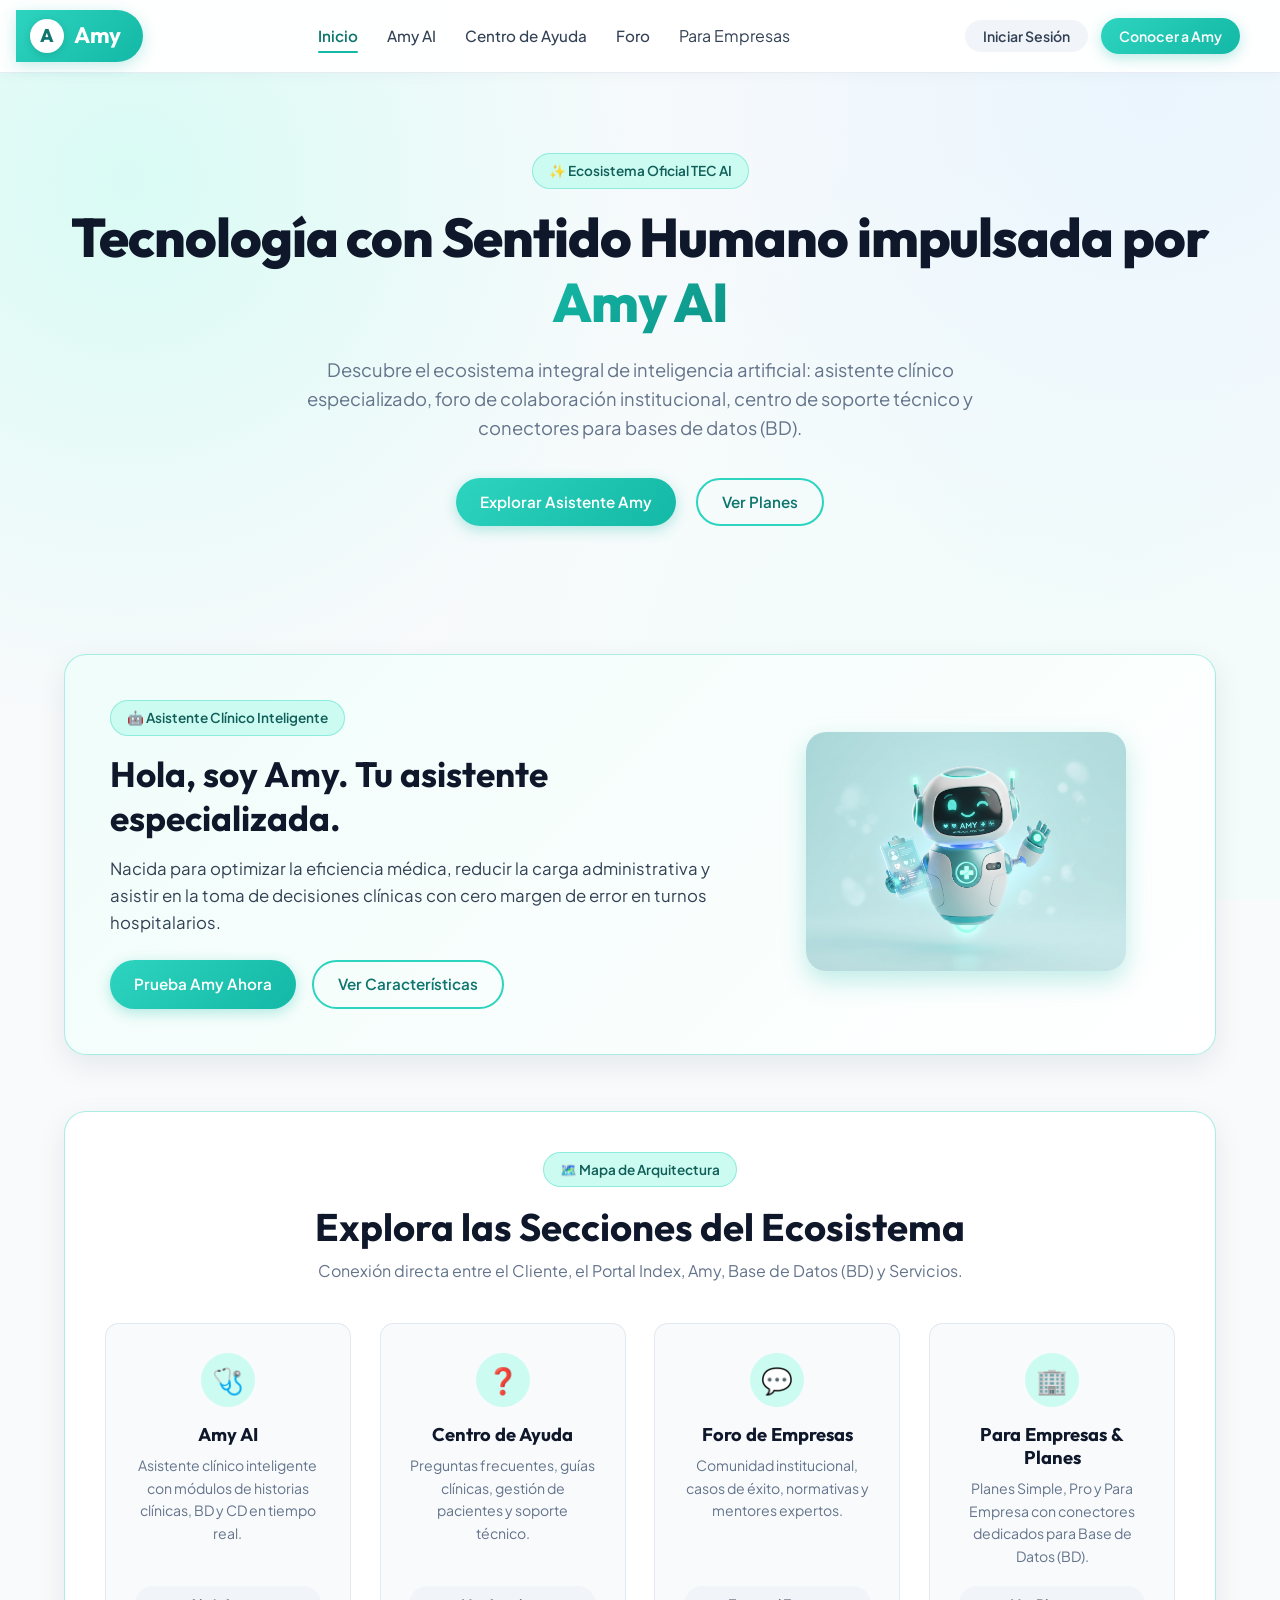
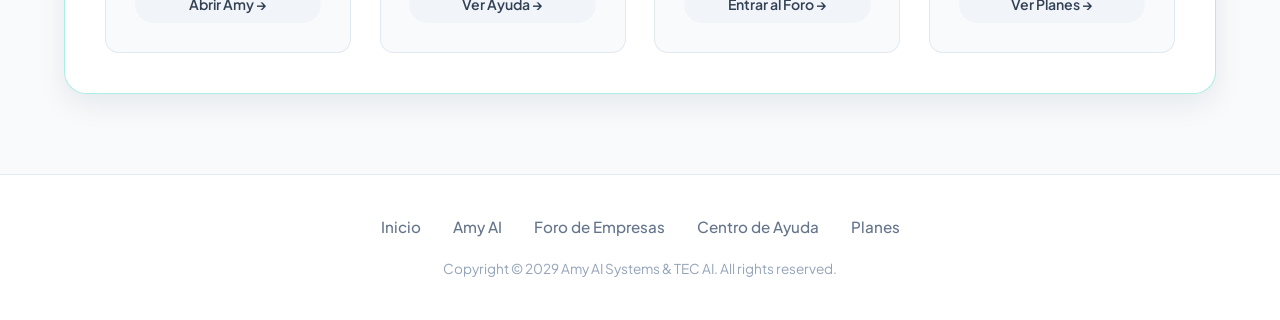
==== commit 9db4f74a: "Actualizar contenido de index.html" ====
--- a/index.html
+++ b/index.html
@@ -46,8 +46,7 @@
 
             <div class="home-hero-actions">
                 <a href="amy.html" class="btn btn-primary" id="hero-btn-amy">Explorar Asistente Amy</a>
-                <a href="empresas.html#planes" class="btn btn-outline" id="hero-btn-planes">Ver Planes (Simple, Pro,
-                    Empresa)</a>
+                <a href="empresas.html#planes" class="btn btn-outline" id="hero-btn-planes">Ver Planes</a>
             </div>
         </section>
 
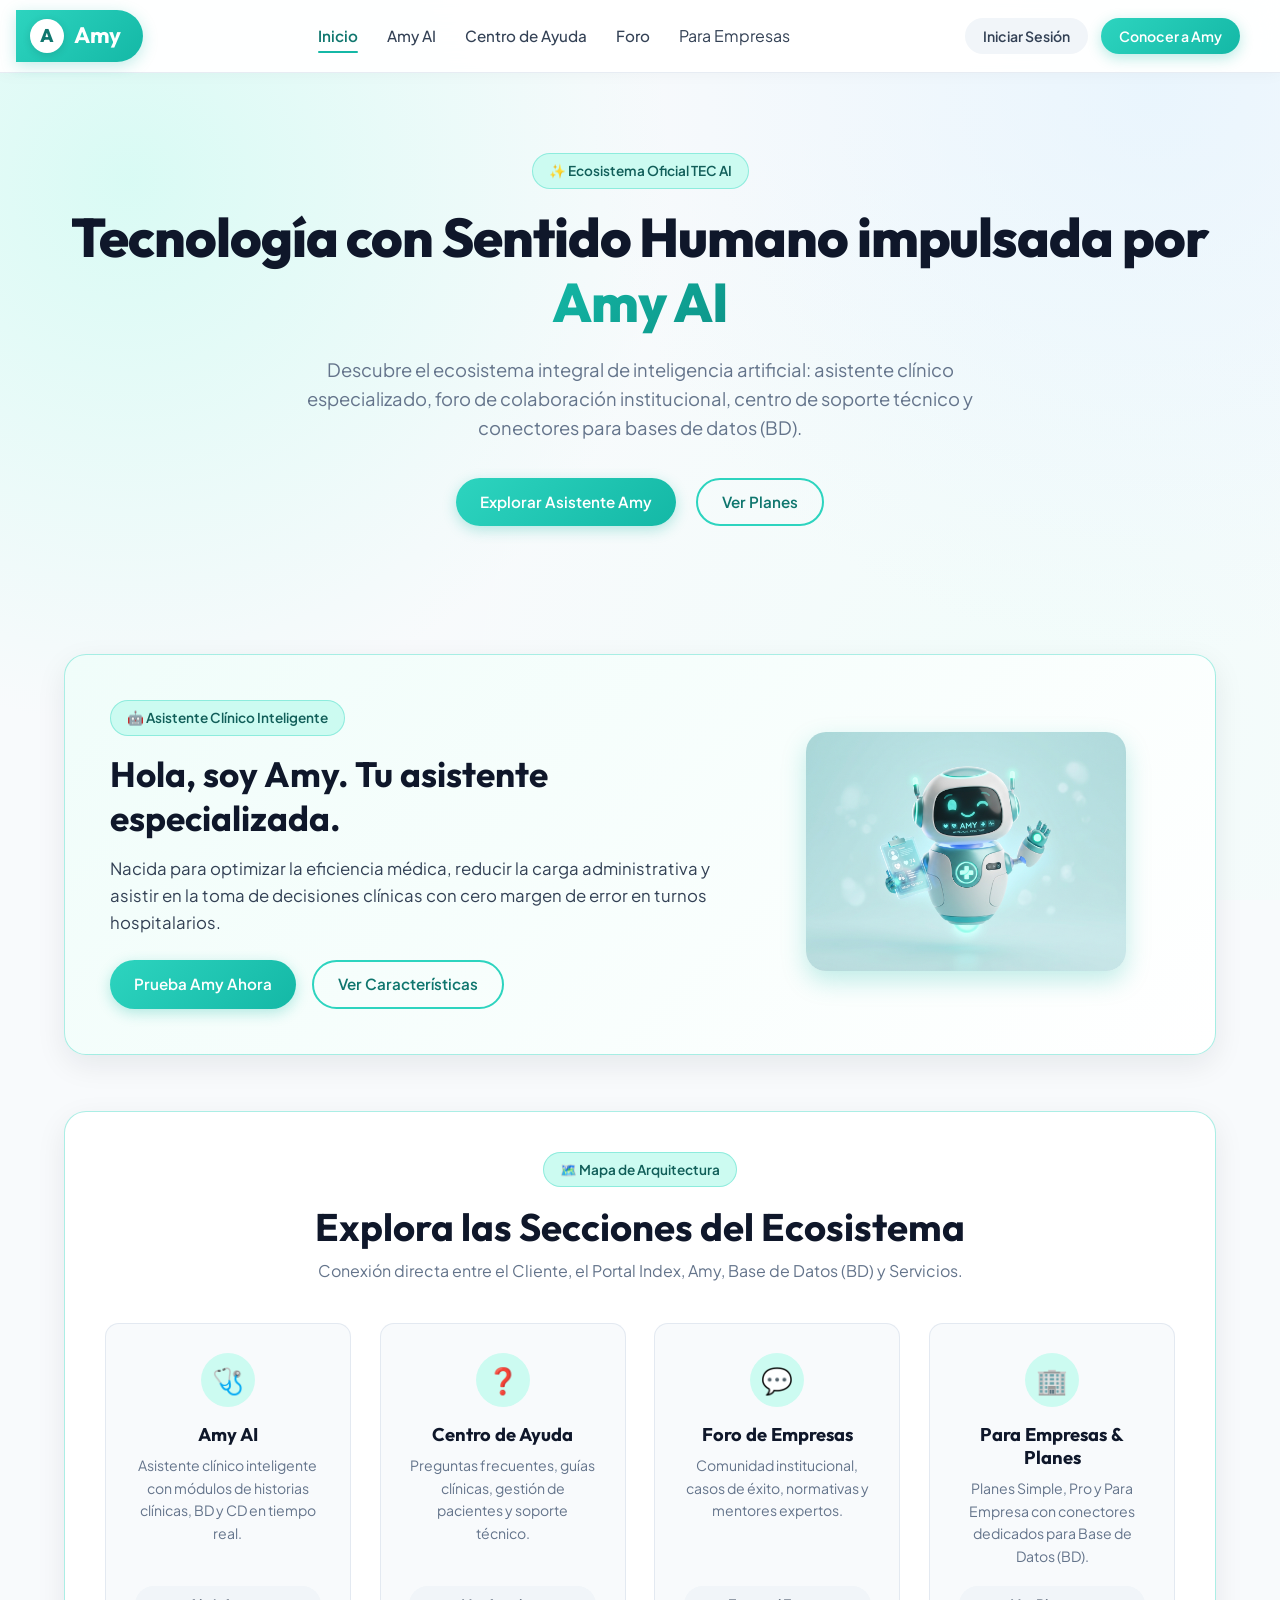
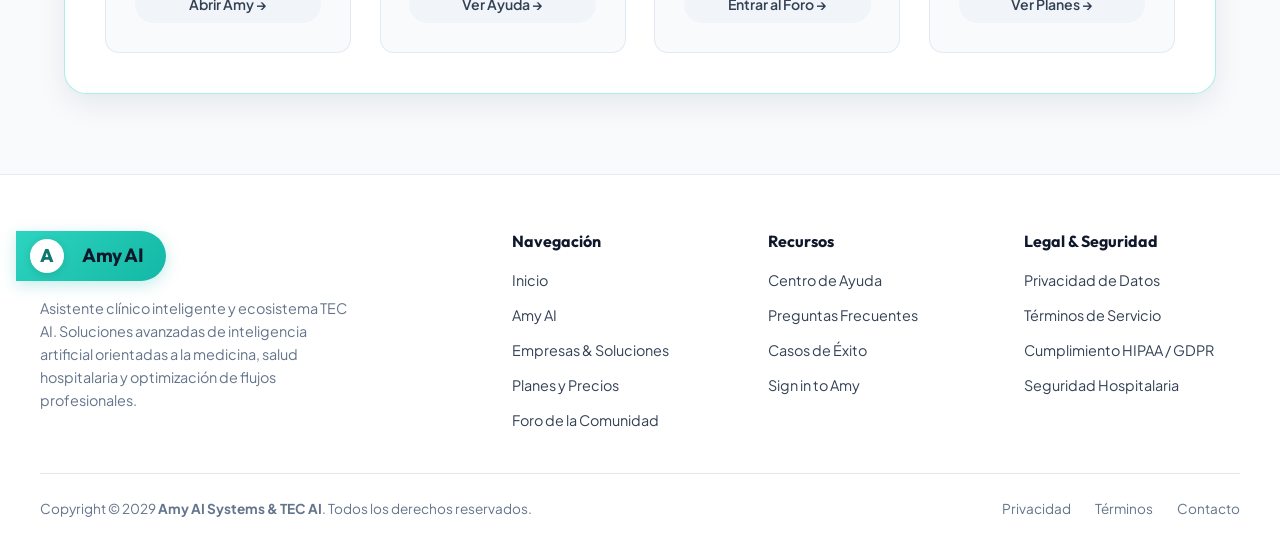
==== commit a0b867ba: "feat: login page, social auth (Google/Apple/Phone OTP), plan selection modal & full footer with copy" ====
--- a/index.html
+++ b/index.html
@@ -29,7 +29,7 @@
             </ul>
 
             <div class="nav-actions">
-                <button class="btn btn-secondary btn-sm trigger-login" id="btn-login-nav">Iniciar Sesión</button>
+                <a href="login.html" class="btn btn-secondary btn-sm" id="btn-login-nav">Iniciar Sesión</a>
                 <a href="amy.html" class="btn btn-primary btn-sm">Conocer a Amy</a>
             </div>
         </div>
@@ -121,41 +121,171 @@
         </section>
     </main>
 
-    <!-- Modal Login (Conectado a BD) -->
+    <!-- Modal Elección de Planes y Métodos de Pago (NUEVO) -->
     <div class="modal-overlay" id="login-modal">
         <div class="modal-box">
             <button class="modal-close" id="close-login">&times;</button>
-            <h2 style="margin-bottom: 0.5rem; text-align: center;">Iniciar Sesión en <span class="gradient-text">TEC
-                    AI</span></h2>
-            <p style="color: var(--text-muted); font-size: 0.9rem; margin-bottom: 1.5rem; text-align: center;">
-                Autenticación segura vinculada a la Base de Datos central.</p>
-            <form id="login-form">
+            <div style="text-align: center; margin-bottom: 1.2rem;">
+                <div class="badge">💎 Suscripción & Planes TEC AI</div>
+                <h2 style="font-size: 1.5rem; margin-top: 0.3rem;">Elección de Plan y Pago</h2>
+                <p style="color: var(--text-muted); font-size: 0.88rem;">Selecciona tu plan, ingresa tus datos institucionales y elige un método de pago.</p>
+            </div>
+
+            <form id="planes-checkout-form">
+                <!-- 1. Selector Visual de Plan -->
                 <div class="form-group">
-                    <label for="login-email">Correo Electrónico</label>
-                    <input type="email" id="login-email" class="form-control" placeholder="tu@email.com" required>
-                </div>
+                    <label>1. Selecciona tu Plan</label>
+                    <input type="hidden" id="checkout-selected-plan" value="pro">
+                    <div class="plan-picker-grid">
+                        <div class="plan-picker-card" data-plan="simple">
+                            <div class="plan-picker-title">Plan Simple</div>
+                            <div class="plan-picker-price">$0/mes</div>
+                        </div>
+                        <div class="plan-picker-card selected" data-plan="pro">
+                            <div class="plan-picker-title">Plan Pro ⭐</div>
+                            <div class="plan-picker-price">$29/mes</div>
+                        </div>
+                        <div class="plan-picker-card" data-plan="empresa">
+                            <div class="plan-picker-title">Empresa</div>
+                            <div class="plan-picker-price">Personalizado</div>
+                        </div>
+                    </div>
+                </div>
+
+                <!-- 2. Información Requerida (Domicilio, Hospital/Empresa, etc) -->
                 <div class="form-group">
-                    <label for="login-password">Contraseña</label>
-                    <input type="password" id="login-password" class="form-control" placeholder="••••••••" required>
-                </div>
-                <button type="submit" class="btn btn-primary" style="width: 100%; margin-top: 1rem;">Ingresar al
-                    Sistema</button>
+                    <label for="checkout-name">Nombre Completo del Responsable</label>
+                    <input type="text" id="checkout-name" class="form-control" placeholder="Dr. Carlos Mendoza" required>
+                </div>
+
+                <div class="form-row-2">
+                    <div class="form-group">
+                        <label for="checkout-org">Hospital / Empresa / Clínica</label>
+                        <input type="text" id="checkout-org" class="form-control" placeholder="Hospital Italiano" required>
+                    </div>
+                    <div class="form-group">
+                        <label for="checkout-email">Correo Electrónico</label>
+                        <input type="email" id="checkout-email" class="form-control" placeholder="cmendoza@hospital.org" required>
+                    </div>
+                </div>
+
+                <div class="form-row-2">
+                    <div class="form-group">
+                        <label for="checkout-address">Domicilio / Dirección Fiscal</label>
+                        <input type="text" id="checkout-address" class="form-control" placeholder="Av. Corrientes 1234, CABA" required>
+                    </div>
+                    <div class="form-group">
+                        <label for="checkout-phone">Teléfono de Contacto</label>
+                        <input type="tel" id="checkout-phone" class="form-control" placeholder="+54 11 4567-8900" required>
+                    </div>
+                </div>
+
+                <!-- 3. Selección de Método de Pago -->
+                <div class="form-group">
+                    <label>3. Método de Pago</label>
+                    <input type="hidden" id="checkout-selected-payment" value="card">
+                    <div class="payment-methods-grid">
+                        <button type="button" class="payment-method-btn active" data-method="card">💳 Tarjeta</button>
+                        <button type="button" class="payment-method-btn" data-method="bank">🏦 Transferencia</button>
+                        <button type="button" class="payment-method-btn" data-method="invoice">⚡ MercadoPago/Factura</button>
+                    </div>
+
+                    <!-- Campos dinámicos según método de pago -->
+                    <div class="payment-details-box">
+                        <div class="payment-detail-group" data-method="card" style="display: block;">
+                            <div class="form-group">
+                                <label style="font-size: 0.8rem;">Número de Tarjeta de Crédito/Débito</label>
+                                <input type="text" class="form-control" placeholder="4532 •••• •••• 8890" maxlength="19">
+                            </div>
+                            <div class="form-row-2">
+                                <div>
+                                    <label style="font-size: 0.8rem;">Vencimiento</label>
+                                    <input type="text" class="form-control" placeholder="MM/AA" maxlength="5">
+                                </div>
+                                <div>
+                                    <label style="font-size: 0.8rem;">CVC / CVV</label>
+                                    <input type="password" class="form-control" placeholder="123" maxlength="4">
+                                </div>
+                            </div>
+                        </div>
+
+                        <div class="payment-detail-group" data-method="bank" style="display: none;">
+                            <p style="font-size: 0.83rem; color: var(--text-body); margin-bottom: 0.4rem;"><strong>Datos Bancarios para Transferencia Directa:</strong></p>
+                            <p style="font-size: 0.8rem; color: var(--text-muted); font-family: monospace;">
+                                CBU: 0170044520000034189012<br>
+                                Alias: AMY.AI.TECNOLOGIA<br>
+                                Banco: Santander Río - TEC AI S.A.
+                            </p>
+                        </div>
+
+                        <div class="payment-detail-group" data-method="invoice" style="display: none;">
+                            <div class="form-group">
+                                <label style="font-size: 0.8rem;">CUIT / RUT de la Empresa / Hospital</label>
+                                <input type="text" class="form-control" placeholder="30-71234567-8">
+                            </div>
+                            <p style="font-size: 0.8rem; color: var(--text-muted);">Se emitirá Factura A/B automática con cobro recurrente institucional o link de Mercado Pago.</p>
+                        </div>
+                    </div>
+                </div>
+
+                <button type="submit" class="btn btn-primary" style="width: 100%; font-size: 1rem; padding: 12px;">Confirmar Suscripción y Activar Plan</button>
             </form>
         </div>
     </div>
 
-    <!-- Footer -->
-    <footer>
-        <div class="footer-inner">
-            <ul class="footer-nav">
-                <li><a href="index.html">Inicio</a></li>
-                <li><a href="amy.html">Amy AI</a></li>
-                <li><a href="foro.html">Foro de Empresas</a></li>
-                <li><a href="ayuda.html">Centro de Ayuda</a></li>
-                <li><a href="empresas.html#planes">Planes</a></li>
-            </ul>
-            <div class="footer-copy">
-                Copyright © 2029 Amy AI Systems & TEC AI. All rights reserved.
+    <!-- Footer Completo -->
+    <footer class="site-footer">
+        <div class="footer-container">
+            <div class="footer-top-grid">
+                <div class="footer-brand-col">
+                    <a href="index.html" class="brand-tab" style="display: inline-flex; text-decoration: none;">
+                        <div class="logo-badge-amy">A</div>
+                        <span style="font-weight: 700; color: var(--text-navy); font-size: 1.2rem; margin-left: 8px;">Amy AI</span>
+                    </a>
+                    <p>Asistente clínico inteligente y ecosistema TEC AI. Soluciones avanzadas de inteligencia artificial orientadas a la medicina, salud hospitalaria y optimización de flujos profesionales.</p>
+                </div>
+
+                <div>
+                    <h4 class="footer-col-title">Navegación</h4>
+                    <ul class="footer-links-list">
+                        <li><a href="index.html">Inicio</a></li>
+                        <li><a href="amy.html">Amy AI</a></li>
+                        <li><a href="empresas.html">Empresas & Soluciones</a></li>
+                        <li><a href="empresas.html#planes">Planes y Precios</a></li>
+                        <li><a href="foro.html">Foro de la Comunidad</a></li>
+                    </ul>
+                </div>
+
+                <div>
+                    <h4 class="footer-col-title">Recursos</h4>
+                    <ul class="footer-links-list">
+                        <li><a href="ayuda.html">Centro de Ayuda</a></li>
+                        <li><a href="ayuda.html#faq">Preguntas Frecuentes</a></li>
+                        <li><a href="foro.html#cuadrante-hilos">Casos de Éxito</a></li>
+                        <li><a href="login.html">Sign in to Amy</a></li>
+                    </ul>
+                </div>
+
+                <div>
+                    <h4 class="footer-col-title">Legal & Seguridad</h4>
+                    <ul class="footer-links-list">
+                        <li><a href="amy.html">Privacidad de Datos</a></li>
+                        <li><a href="amy.html">Términos de Servicio</a></li>
+                        <li><a href="empresas.html">Cumplimiento HIPAA / GDPR</a></li>
+                        <li><a href="ayuda.html">Seguridad Hospitalaria</a></li>
+                    </ul>
+                </div>
+            </div>
+
+            <div class="footer-bottom-bar">
+                <div>
+                    Copyright © 2029 <strong>Amy AI Systems & TEC AI</strong>. Todos los derechos reservados.
+                </div>
+                <ul class="footer-bottom-links">
+                    <li><a href="amy.html">Privacidad</a></li>
+                    <li><a href="amy.html">Términos</a></li>
+                    <li><a href="ayuda.html">Contacto</a></li>
+                </ul>
             </div>
         </div>
     </footer>
--- a/assets/css/base.css
+++ b/assets/css/base.css
@@ -489,6 +489,9 @@
 /* --------------------------------------------------
    MAIN & FOOTER (Fiel a Boceto 1)
    -------------------------------------------------- */
+/* --------------------------------------------------
+   MAIN & FOOTER COMPLETO CON COPYRIGHT Y ENLACES
+   -------------------------------------------------- */
 .main-content {
     flex: 1;
     max-width: 1200px;
@@ -497,43 +500,95 @@
     width: 100%;
 }
 
-footer {
+footer.site-footer {
     background: #ffffff;
     border-top: 1px solid rgba(226, 232, 240, 0.9);
-    padding: 2.5rem 1.5rem;
+    padding: 3.5rem 1.5rem 2rem;
     margin-top: auto;
     color: var(--text-muted);
 }
 
-.footer-inner {
+.footer-container {
     max-width: 1200px;
     margin: 0 auto;
+}
+
+.footer-top-grid {
+    display: grid;
+    grid-template-columns: 2fr 1fr 1fr 1fr;
+    gap: 2.5rem;
+    margin-bottom: 2.5rem;
+}
+
+.footer-brand-col p {
+    font-size: 0.9rem;
+    margin-top: 1rem;
+    color: var(--text-muted);
+    line-height: 1.6;
+    max-width: 320px;
+}
+
+.footer-col-title {
+    font-family: var(--font-heading);
+    font-size: 1rem;
+    font-weight: 700;
+    color: var(--text-navy);
+    margin-bottom: 1rem;
+}
+
+.footer-links-list {
+    list-style: none;
     display: flex;
     flex-direction: column;
-    align-items: center;
-    gap: 1.2rem;
-    text-align: center;
-}
-
-.footer-nav {
-    display: flex;
-    gap: 2rem;
+    gap: 0.6rem;
+}
+
+.footer-links-list a {
+    font-size: 0.9rem;
+    color: var(--text-body);
+    transition: color 0.2s ease;
+}
+
+.footer-links-list a:hover {
+    color: var(--teal-dark);
+}
+
+.footer-bottom-bar {
+    border-top: 1px solid #e2e8f0;
+    padding-top: 1.5rem;
+    display: flex;
+    justify-content: space-between;
+    align-items: center;
+    flex-wrap: wrap;
+    gap: 1rem;
+    font-size: 0.85rem;
+    color: var(--text-muted);
+}
+
+.footer-bottom-links {
+    display: flex;
+    gap: 1.5rem;
     list-style: none;
-    font-size: 0.95rem;
-    font-weight: 500;
-}
-
-.footer-nav a:hover {
-    color: var(--teal-dark);
-}
-
-.footer-copy {
-    font-size: 0.85rem;
-    color: var(--text-light);
-}
-
-/* --------------------------------------------------
-   MODAL LOGIN (Compartido)
+}
+
+.footer-bottom-links a:hover {
+    color: var(--teal-dark);
+}
+
+@media (max-width: 768px) {
+    .footer-top-grid {
+        grid-template-columns: 1fr 1fr;
+    }
+}
+
+@media (max-width: 480px) {
+    .footer-top-grid {
+        grid-template-columns: 1fr;
+    }
+}
+
+/* --------------------------------------------------
+   MODAL DE PLANES Y MÉTODOS DE PAGO (NUEVO)
    -------------------------------------------------- */
 .modal-overlay {
     position: fixed;
@@ -541,7 +596,7 @@
     left: 0;
     right: 0;
     bottom: 0;
-    background: rgba(15, 23, 42, 0.6);
+    background: rgba(15, 23, 42, 0.65);
     -webkit-backdrop-filter: blur(8px);
     backdrop-filter: blur(8px);
     display: flex;
@@ -551,9 +606,11 @@
     opacity: 0;
     visibility: hidden;
     transition: all 0.3s ease;
-}
-
-.modal-overlay.active {
+    padding: 1.5rem;
+    overflow-y: auto;
+}
+
+.modal-overlay.active, .modal-overlay.open {
     opacity: 1;
     visibility: visible;
 }
@@ -563,15 +620,17 @@
     border: 1px solid var(--border-subtle);
     border-radius: var(--radius-lg);
     padding: 2.5rem;
-    max-width: 440px;
-    width: 90%;
+    max-width: 580px;
+    width: 100%;
     position: relative;
-    box-shadow: 0 20px 50px rgba(15, 23, 42, 0.2);
-    transform: scale(0.9);
+    box-shadow: 0 20px 50px rgba(15, 23, 42, 0.25);
+    transform: scale(0.92);
     transition: transform 0.3s cubic-bezier(0.16, 1, 0.3, 1);
-}
-
-.modal-overlay.active .modal-box {
+    max-height: 90vh;
+    overflow-y: auto;
+}
+
+.modal-overlay.active .modal-box, .modal-overlay.open .modal-box {
     transform: scale(1);
 }
 
@@ -598,7 +657,7 @@
 }
 
 .form-group {
-    margin-bottom: 1.2rem;
+    margin-bottom: 1.1rem;
 }
 
 .form-group label {
@@ -625,6 +684,94 @@
     box-shadow: 0 0 0 3px rgba(20, 184, 166, 0.15);
 }
 
+/* Selector de Planes en Formulario */
+.plan-picker-grid {
+    display: grid;
+    grid-template-columns: repeat(3, 1fr);
+    gap: 0.8rem;
+    margin-bottom: 1.2rem;
+}
+
+.plan-picker-card {
+    border: 2px solid #e2e8f0;
+    border-radius: var(--radius-md);
+    padding: 10px;
+    text-align: center;
+    cursor: pointer;
+    transition: all 0.2s ease;
+    background: #f8fafc;
+}
+
+.plan-picker-card:hover {
+    border-color: var(--teal-light);
+    background: var(--teal-bg);
+}
+
+.plan-picker-card.selected {
+    border-color: var(--teal-primary);
+    background: var(--teal-bg);
+    box-shadow: 0 4px 12px rgba(20, 184, 166, 0.18);
+}
+
+.plan-picker-title {
+    font-size: 0.85rem;
+    font-weight: 700;
+    color: var(--text-navy);
+}
+
+.plan-picker-price {
+    font-size: 0.95rem;
+    font-weight: 800;
+    color: var(--teal-dark);
+    margin-top: 2px;
+}
+
+/* Métodos de Pago Selector */
+.payment-methods-grid {
+    display: grid;
+    grid-template-columns: repeat(3, 1fr);
+    gap: 0.6rem;
+    margin-bottom: 1rem;
+}
+
+.payment-method-btn {
+    border: 1.5px solid #e2e8f0;
+    border-radius: var(--radius-md);
+    padding: 8px 4px;
+    background: #ffffff;
+    font-size: 0.82rem;
+    font-weight: 600;
+    color: var(--text-body);
+    cursor: pointer;
+    text-align: center;
+    transition: all 0.2s ease;
+}
+
+.payment-method-btn:hover {
+    border-color: var(--teal-primary);
+    color: var(--teal-dark);
+}
+
+.payment-method-btn.active {
+    border-color: var(--teal-primary);
+    background: var(--teal-bg);
+    color: var(--teal-dark);
+}
+
+.payment-details-box {
+    background: #f8fafc;
+    border: 1px solid #e2e8f0;
+    border-radius: var(--radius-md);
+    padding: 1rem;
+    margin-bottom: 1.2rem;
+}
+
+.form-row-2 {
+    display: grid;
+    grid-template-columns: 1fr 1fr;
+    gap: 0.8rem;
+}
+
 /* Responsive */
 @media (max-width: 768px) {
     .nav-links {
@@ -633,4 +780,11 @@
     .brand-tab {
         margin-left: -0.5rem;
     }
-}
+    .plan-picker-grid, .payment-methods-grid {
+        grid-template-columns: 1fr;
+    }
+    .form-row-2 {
+        grid-template-columns: 1fr;
+    }
+}
+
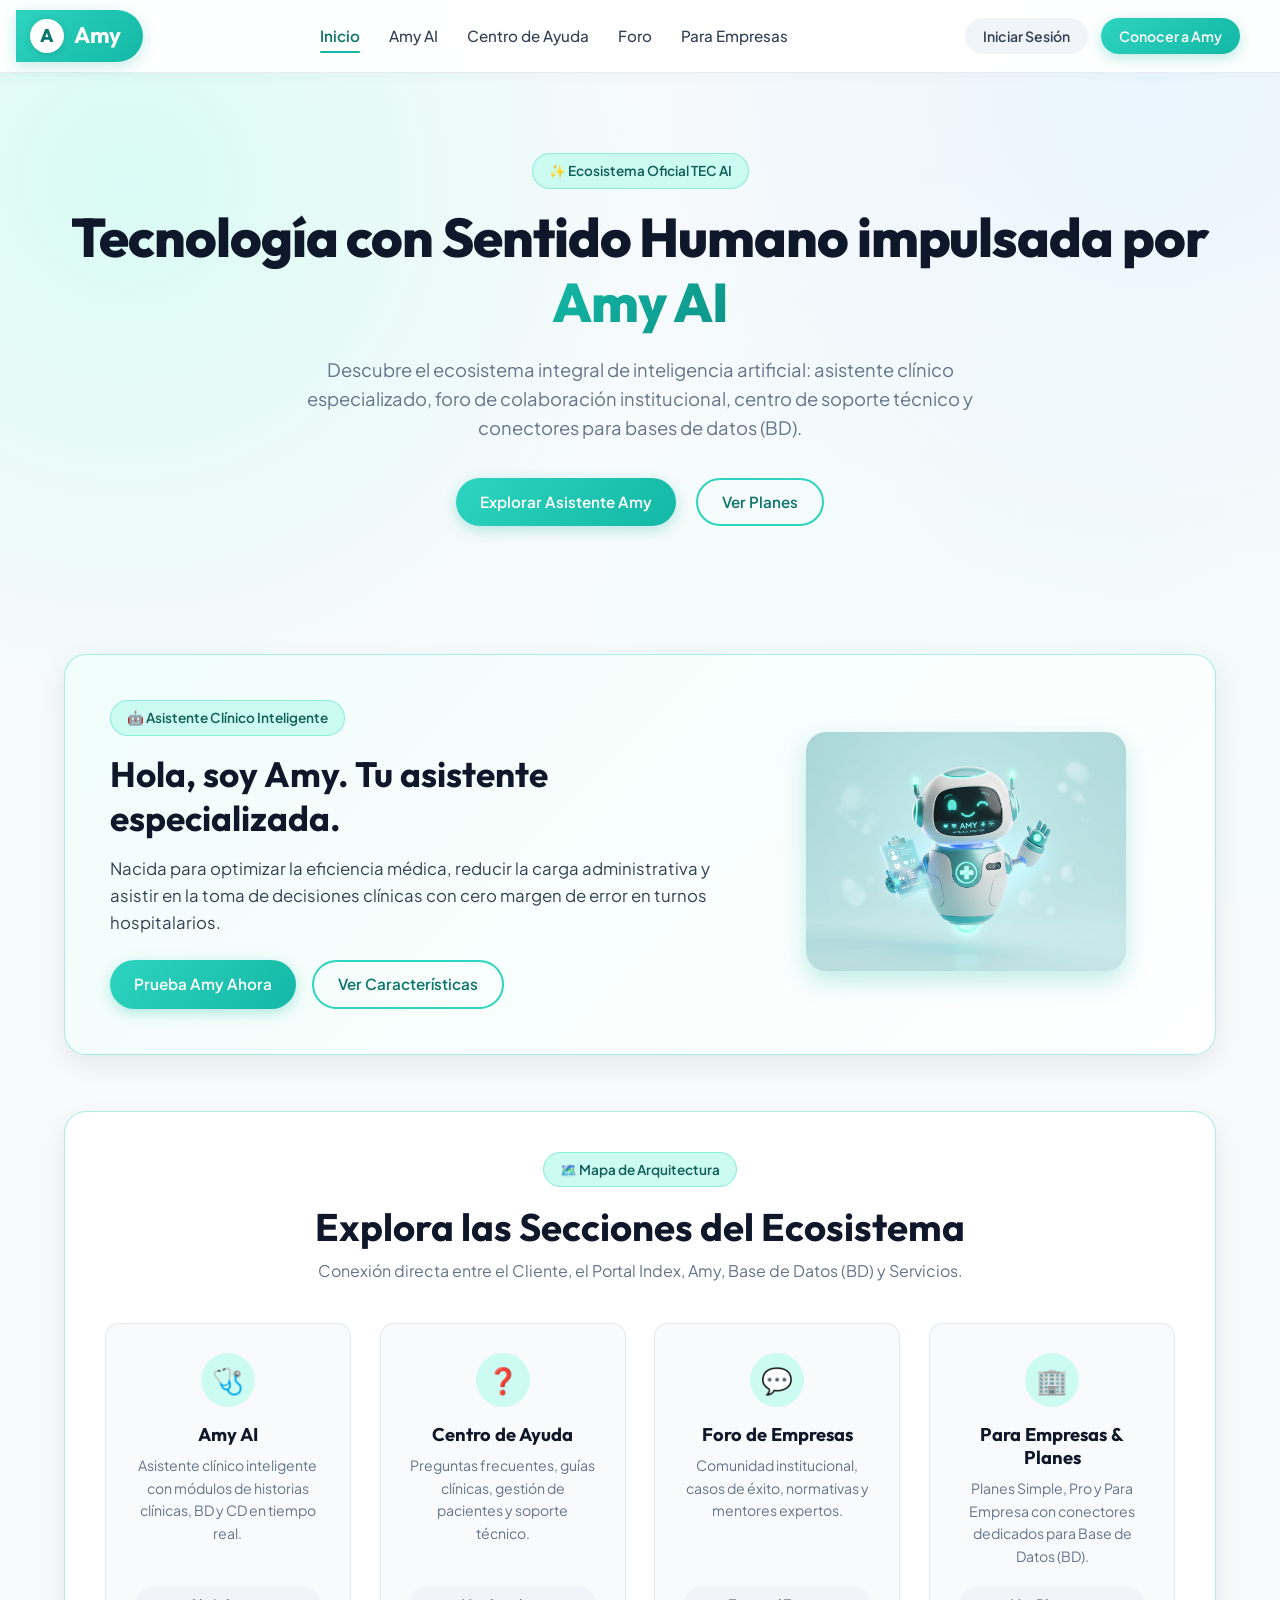
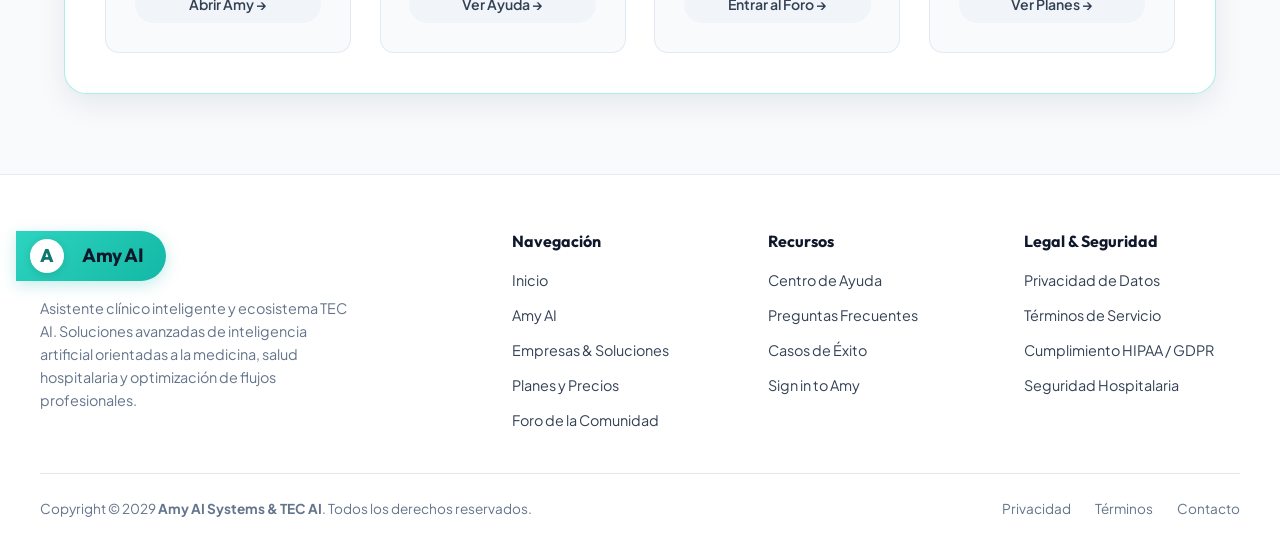
==== commit 3952a59c: "feat: mejora motor de respuestas IA Amy - empatia clinica y soporte medico" ====
--- a/index.html
+++ b/index.html
@@ -25,12 +25,17 @@
                 <li><a href="amy.html" class="nav-link">Amy AI</a></li>
                 <li><a href="ayuda.html" class="nav-link">Centro de Ayuda</a></li>
                 <li><a href="foro.html" class="nav-link">Foro</a></li>
-                <li><a href="empresas.html">Para Empresas</a></li>
+                <li><a href="empresas.html" class="nav-link">Para Empresas</a></li>
             </ul>
 
             <div class="nav-actions">
                 <a href="login.html" class="btn btn-secondary btn-sm" id="btn-login-nav">Iniciar Sesión</a>
                 <a href="amy.html" class="btn btn-primary btn-sm">Conocer a Amy</a>
+                <button class="nav-toggle" id="nav-toggle" type="button" aria-label="Abrir menú de navegación" aria-expanded="false" aria-controls="nav-drawer">
+                    <span class="hamburger-line"></span>
+                    <span class="hamburger-line"></span>
+                    <span class="hamburger-line"></span>
+                </button>
             </div>
         </div>
     </header>
--- a/assets/css/base.css
+++ b/assets/css/base.css
@@ -237,6 +237,248 @@
     display: flex;
     align-items: center;
     gap: 0.8rem;
+}
+
+/* --------------------------------------------------
+   MENÚ HAMBURGUESA & OFF-CANVAS DRAWER RESPONSIVE
+   -------------------------------------------------- */
+.nav-toggle {
+    display: none;
+    flex-direction: column;
+    justify-content: center;
+    align-items: center;
+    gap: 5.5px;
+    width: 44px;
+    height: 44px;
+    padding: 0;
+    background: #ffffff;
+    border: 1.5px solid #e2e8f0;
+    border-radius: var(--radius-md);
+    cursor: pointer;
+    transition: all 0.25s cubic-bezier(0.16, 1, 0.3, 1);
+    box-shadow: 0 2px 8px rgba(15, 23, 42, 0.05);
+    z-index: 1002;
+}
+
+.nav-toggle:hover {
+    background: var(--teal-bg);
+    border-color: var(--teal-primary);
+    transform: scale(1.05);
+    box-shadow: 0 4px 12px rgba(20, 184, 166, 0.2);
+}
+
+.nav-toggle:focus-visible {
+    outline: 2px solid var(--teal-primary);
+    outline-offset: 2px;
+}
+
+.hamburger-line {
+    display: block;
+    width: 21px;
+    height: 2.2px;
+    background: var(--text-navy);
+    border-radius: 2px;
+    transition: transform 0.3s cubic-bezier(0.16, 1, 0.3, 1), opacity 0.2s ease, background-color 0.2s ease;
+}
+
+.nav-toggle:hover .hamburger-line {
+    background: var(--teal-dark);
+}
+
+/* Transformación de Hamburguesa a 'X' */
+.nav-toggle.active {
+    background: var(--teal-soft);
+    border-color: var(--teal-primary);
+}
+
+.nav-toggle.active .hamburger-line:nth-child(1) {
+    transform: translateY(7.7px) rotate(45deg);
+    background: var(--teal-dark);
+}
+
+.nav-toggle.active .hamburger-line:nth-child(2) {
+    opacity: 0;
+    transform: scaleX(0);
+}
+
+.nav-toggle.active .hamburger-line:nth-child(3) {
+    transform: translateY(-7.7px) rotate(-45deg);
+    background: var(--teal-dark);
+}
+
+/* Telón de fondo (Backdrop Glassmorphism) */
+.nav-drawer-backdrop {
+    position: fixed;
+    top: 0;
+    left: 0;
+    width: 100vw;
+    height: 100vh;
+    background: rgba(15, 23, 42, 0.55);
+    -webkit-backdrop-filter: blur(8px);
+    backdrop-filter: blur(8px);
+    z-index: 1040;
+    opacity: 0;
+    visibility: hidden;
+    transition: opacity 0.35s ease, visibility 0.35s ease;
+}
+
+.nav-drawer-backdrop.active {
+    opacity: 1;
+    visibility: visible;
+}
+
+/* Menú Drawer Móvil Off-Canvas */
+.nav-drawer {
+    position: fixed;
+    top: 0;
+    right: 0;
+    width: min(340px, 86vw);
+    height: 100vh;
+    height: 100dvh;
+    background: rgba(255, 255, 255, 0.98);
+    -webkit-backdrop-filter: blur(24px);
+    backdrop-filter: blur(24px);
+    z-index: 1050;
+    display: flex;
+    flex-direction: column;
+    box-shadow: -10px 0 45px rgba(15, 23, 42, 0.18);
+    border-left: 1px solid rgba(226, 232, 240, 0.9);
+    transform: translateX(105%);
+    transition: transform 0.35s cubic-bezier(0.16, 1, 0.3, 1), visibility 0.35s ease;
+    visibility: hidden;
+}
+
+.nav-drawer.active {
+    transform: translateX(0);
+    visibility: visible;
+}
+
+/* Cabecera del Drawer */
+.nav-drawer-header {
+    display: flex;
+    align-items: center;
+    justify-content: space-between;
+    padding: 1.25rem 1.5rem;
+    border-bottom: 1px solid rgba(226, 232, 240, 0.85);
+    background: linear-gradient(180deg, #f8fafc 0%, #ffffff 100%);
+}
+
+.nav-drawer-brand {
+    display: flex;
+    align-items: center;
+    gap: 10px;
+    font-family: var(--font-heading);
+    font-weight: 700;
+    font-size: 1.25rem;
+    color: var(--text-navy);
+}
+
+.nav-drawer-brand .logo-badge-amy {
+    width: 32px;
+    height: 32px;
+    background: var(--grad-badge);
+    color: #ffffff;
+    font-size: 1.05rem;
+}
+
+.nav-drawer-close {
+    display: flex;
+    align-items: center;
+    justify-content: center;
+    width: 38px;
+    height: 38px;
+    border-radius: var(--radius-md);
+    background: #f1f5f9;
+    border: none;
+    color: var(--text-body);
+    cursor: pointer;
+    transition: all 0.2s ease;
+}
+
+.nav-drawer-close:hover {
+    background: #fee2e2;
+    color: #ef4444;
+    transform: rotate(90deg);
+}
+
+/* Contenido de Enlaces en Drawer */
+.nav-drawer-nav {
+    flex: 1;
+    overflow-y: auto;
+    overscroll-behavior: contain;
+    padding: 1.2rem 1rem;
+}
+
+.nav-drawer-links {
+    list-style: none;
+    display: flex;
+    flex-direction: column;
+    gap: 6px;
+    padding: 0;
+    margin: 0;
+}
+
+.nav-drawer-link {
+    display: flex;
+    align-items: center;
+    gap: 12px;
+    padding: 12px 14px;
+    border-radius: var(--radius-md);
+    font-size: 0.98rem;
+    font-weight: 500;
+    color: var(--text-navy);
+    text-decoration: none;
+    transition: all 0.2s ease;
+}
+
+.nav-drawer-link:hover {
+    background: rgba(20, 184, 166, 0.08);
+    color: var(--teal-dark);
+    transform: translateX(4px);
+}
+
+.nav-drawer-link.active {
+    background: linear-gradient(135deg, rgba(45, 212, 191, 0.16) 0%, rgba(20, 184, 166, 0.12) 100%);
+    color: var(--teal-dark);
+    font-weight: 700;
+    border-left: 4px solid var(--teal-primary);
+}
+
+.nav-drawer-icon {
+    font-size: 1.2rem;
+    width: 24px;
+    display: flex;
+    align-items: center;
+    justify-content: center;
+}
+
+.nav-drawer-text {
+    flex: 1;
+}
+
+/* Footer de Acciones dentro del Drawer */
+.nav-drawer-footer {
+    padding: 1.25rem;
+    border-top: 1px solid rgba(226, 232, 240, 0.85);
+    background: #f8fafc;
+    display: flex;
+    flex-direction: column;
+    gap: 0.75rem;
+}
+
+.nav-drawer-footer .drawer-btn {
+    width: 100%;
+    text-align: center;
+    justify-content: center;
+    padding: 12px 20px;
+    font-size: 0.95rem;
+    border-radius: var(--radius-full);
+}
+
+/* Bloqueo del fondo cuando el menú móvil está activo */
+body.menu-open {
+    overflow: hidden !important;
+    touch-action: none;
 }
 
 /* --------------------------------------------------
@@ -687,7 +929,7 @@
 /* Selector de Planes en Formulario */
 .plan-picker-grid {
     display: grid;
-    grid-template-columns: repeat(3, 1fr);
+    grid-template-columns: repeat(auto-fit, minmax(130px, 1fr));
     gap: 0.8rem;
     margin-bottom: 1.2rem;
 }
@@ -772,11 +1014,24 @@
     gap: 0.8rem;
 }
 
-/* Responsive */
+/* --------------------------------------------------
+   RESPONSIVE DESIGN (Navbar Móvil, Modales y Layout)
+   -------------------------------------------------- */
+@media (max-width: 900px) {
+    .nav-links {
+        display: none !important;
+    }
+    .nav-toggle {
+        display: flex !important;
+    }
+    .nav-actions .btn-secondary,
+    .nav-actions #btn-login-nav,
+    .nav-actions #btn-login-header {
+        display: none;
+    }
+}
+
 @media (max-width: 768px) {
-    .nav-links {
-        display: none;
-    }
     .brand-tab {
         margin-left: -0.5rem;
     }
@@ -788,3 +1043,26 @@
     }
 }
 
+@media (max-width: 520px) {
+    .navbar {
+        padding: 0 1rem;
+    }
+    .nav-container {
+        height: 64px;
+    }
+    .brand-tab {
+        padding: 6px 14px 6px 10px;
+        font-size: 1.2rem;
+        margin-left: -0.75rem;
+    }
+    .logo-badge-amy {
+        width: 30px;
+        height: 30px;
+        font-size: 1rem;
+    }
+    .nav-actions .btn {
+        display: none;
+    }
+}
+
+
